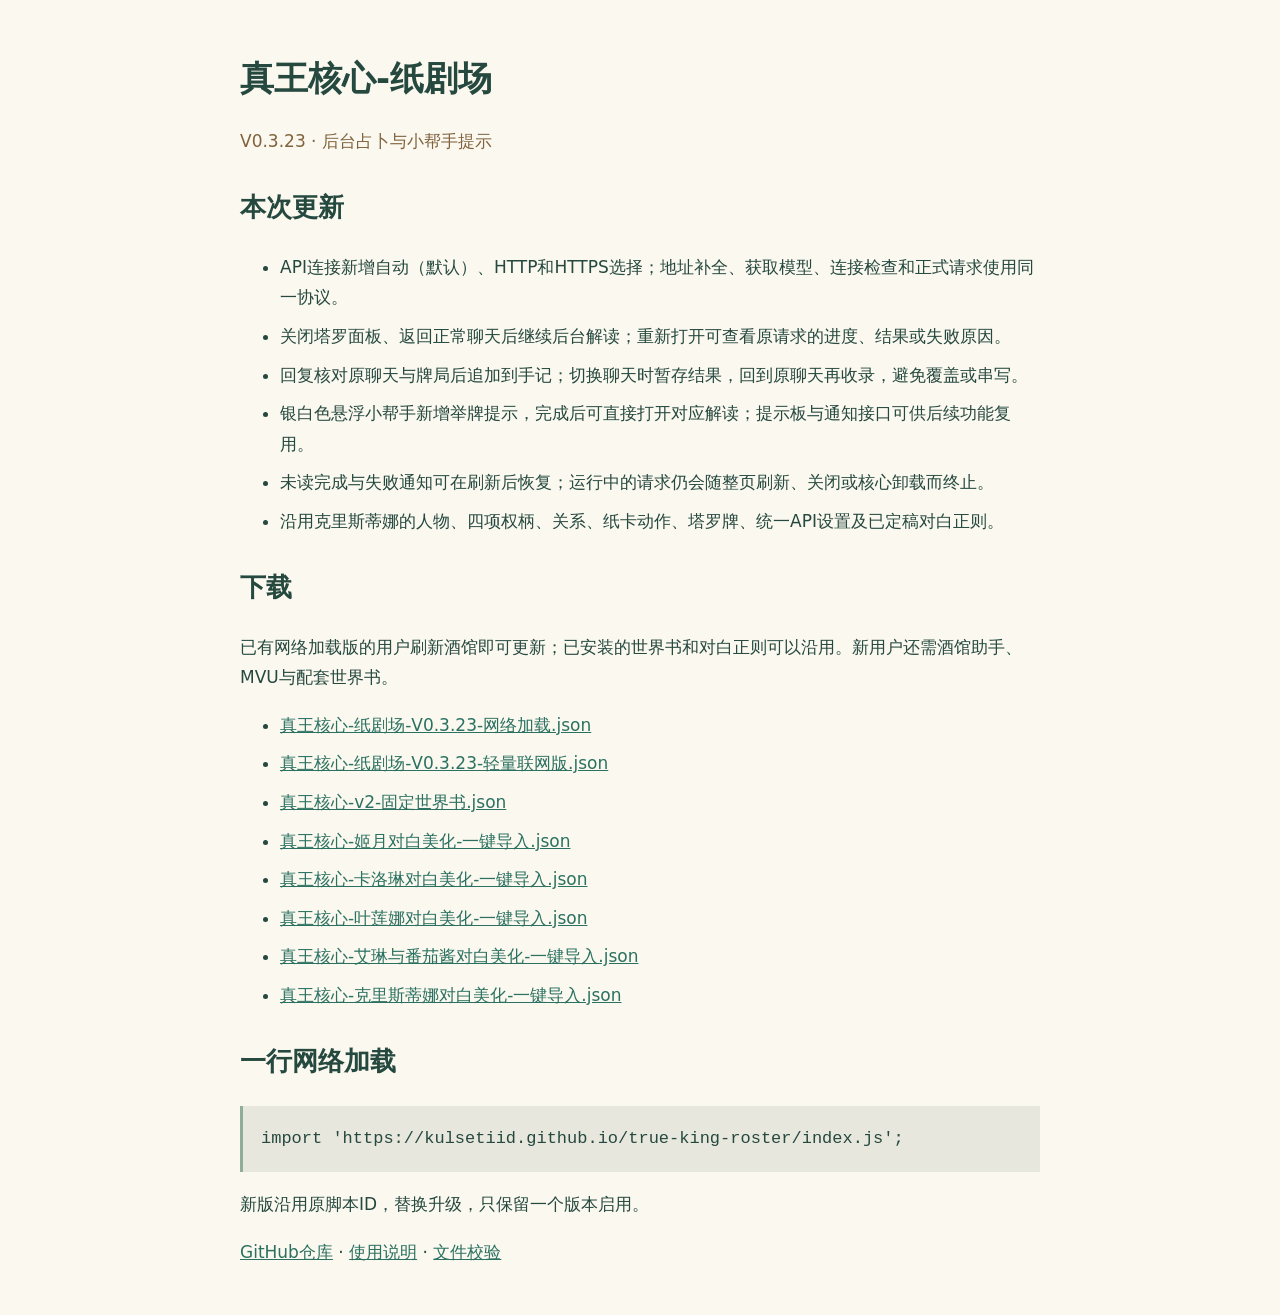
==== index.html @ 2a299835 "Release 真王核心-纸剧场 V0.3.23 with background tarot and helper notices" ====
<!doctype html><html lang="zh-CN"><meta charset="utf-8"><meta name="viewport" content="width=device-width,initial-scale=1"><title>真王核心-纸剧场 V0.3.23</title><style>body{max-width:800px;margin:48px auto;padding:0 24px;color:#25483f;background:#fbf8ef;font:17px/1.8 system-ui}h1{margin-bottom:0}h2{margin-top:28px}pre{padding:18px;background:#e8e7dd;white-space:pre-wrap;overflow-wrap:anywhere;border-left:3px solid #8eae99}a{color:#2b7161}li{margin:8px 0}.version{color:#80633d}</style><h1>真王核心-纸剧场</h1><p class="version">V0.3.23 · 后台占卜与小帮手提示</p><h2>本次更新</h2><ul><li>API连接新增自动（默认）、HTTP和HTTPS选择；地址补全、获取模型、连接检查和正式请求使用同一协议。</li><li>关闭塔罗面板、返回正常聊天后继续后台解读；重新打开可查看原请求的进度、结果或失败原因。</li><li>回复核对原聊天与牌局后追加到手记；切换聊天时暂存结果，回到原聊天再收录，避免覆盖或串写。</li><li>银白色悬浮小帮手新增举牌提示，完成后可直接打开对应解读；提示板与通知接口可供后续功能复用。</li><li>未读完成与失败通知可在刷新后恢复；运行中的请求仍会随整页刷新、关闭或核心卸载而终止。</li><li>沿用克里斯蒂娜的人物、四项权柄、关系、纸卡动作、塔罗牌、统一API设置及已定稿对白正则。</li></ul><h2>下载</h2><p>已有网络加载版的用户刷新酒馆即可更新；已安装的世界书和对白正则可以沿用。新用户还需酒馆助手、MVU与配套世界书。</p><ul><li><a href="%E7%9C%9F%E7%8E%8B%E6%A0%B8%E5%BF%83-%E7%BA%B8%E5%89%A7%E5%9C%BA-V0.3.23-%E7%BD%91%E7%BB%9C%E5%8A%A0%E8%BD%BD.json" download>真王核心-纸剧场-V0.3.23-网络加载.json</a></li><li><a href="%E7%9C%9F%E7%8E%8B%E6%A0%B8%E5%BF%83-%E7%BA%B8%E5%89%A7%E5%9C%BA-V0.3.23-%E8%BD%BB%E9%87%8F%E8%81%94%E7%BD%91%E7%89%88.json" download>真王核心-纸剧场-V0.3.23-轻量联网版.json</a></li><li><a href="%E7%9C%9F%E7%8E%8B%E6%A0%B8%E5%BF%83-v2-%E5%9B%BA%E5%AE%9A%E4%B8%96%E7%95%8C%E4%B9%A6.json" download>真王核心-v2-固定世界书.json</a></li><li><a href="%E7%9C%9F%E7%8E%8B%E6%A0%B8%E5%BF%83-%E5%A7%AC%E6%9C%88%E5%AF%B9%E7%99%BD%E7%BE%8E%E5%8C%96-%E4%B8%80%E9%94%AE%E5%AF%BC%E5%85%A5.json" download>真王核心-姬月对白美化-一键导入.json</a></li><li><a href="%E7%9C%9F%E7%8E%8B%E6%A0%B8%E5%BF%83-%E5%8D%A1%E6%B4%9B%E7%90%B3%E5%AF%B9%E7%99%BD%E7%BE%8E%E5%8C%96-%E4%B8%80%E9%94%AE%E5%AF%BC%E5%85%A5.json" download>真王核心-卡洛琳对白美化-一键导入.json</a></li><li><a href="%E7%9C%9F%E7%8E%8B%E6%A0%B8%E5%BF%83-%E5%8F%B6%E8%8E%B2%E5%A8%9C%E5%AF%B9%E7%99%BD%E7%BE%8E%E5%8C%96-%E4%B8%80%E9%94%AE%E5%AF%BC%E5%85%A5.json" download>真王核心-叶莲娜对白美化-一键导入.json</a></li><li><a href="%E7%9C%9F%E7%8E%8B%E6%A0%B8%E5%BF%83-%E8%89%BE%E7%90%B3%E4%B8%8E%E7%95%AA%E8%8C%84%E9%85%B1%E5%AF%B9%E7%99%BD%E7%BE%8E%E5%8C%96-%E4%B8%80%E9%94%AE%E5%AF%BC%E5%85%A5.json" download>真王核心-艾琳与番茄酱对白美化-一键导入.json</a></li><li><a href="%E7%9C%9F%E7%8E%8B%E6%A0%B8%E5%BF%83-%E5%85%8B%E9%87%8C%E6%96%AF%E8%92%82%E5%A8%9C%E5%AF%B9%E7%99%BD%E7%BE%8E%E5%8C%96-%E4%B8%80%E9%94%AE%E5%AF%BC%E5%85%A5.json" download>真王核心-克里斯蒂娜对白美化-一键导入.json</a></li></ul><h2>一行网络加载</h2><pre>import &#39;https://kulsetiid.github.io/true-king-roster/index.js&#39;;</pre><p>新版沿用原脚本ID，替换升级，只保留一个版本启用。</p><p><a href="https://github.com/kulsetiid/true-king-roster">GitHub仓库</a> · <a href="README.md">使用说明</a> · <a href="SHA256SUMS.txt">文件校验</a></p></html>
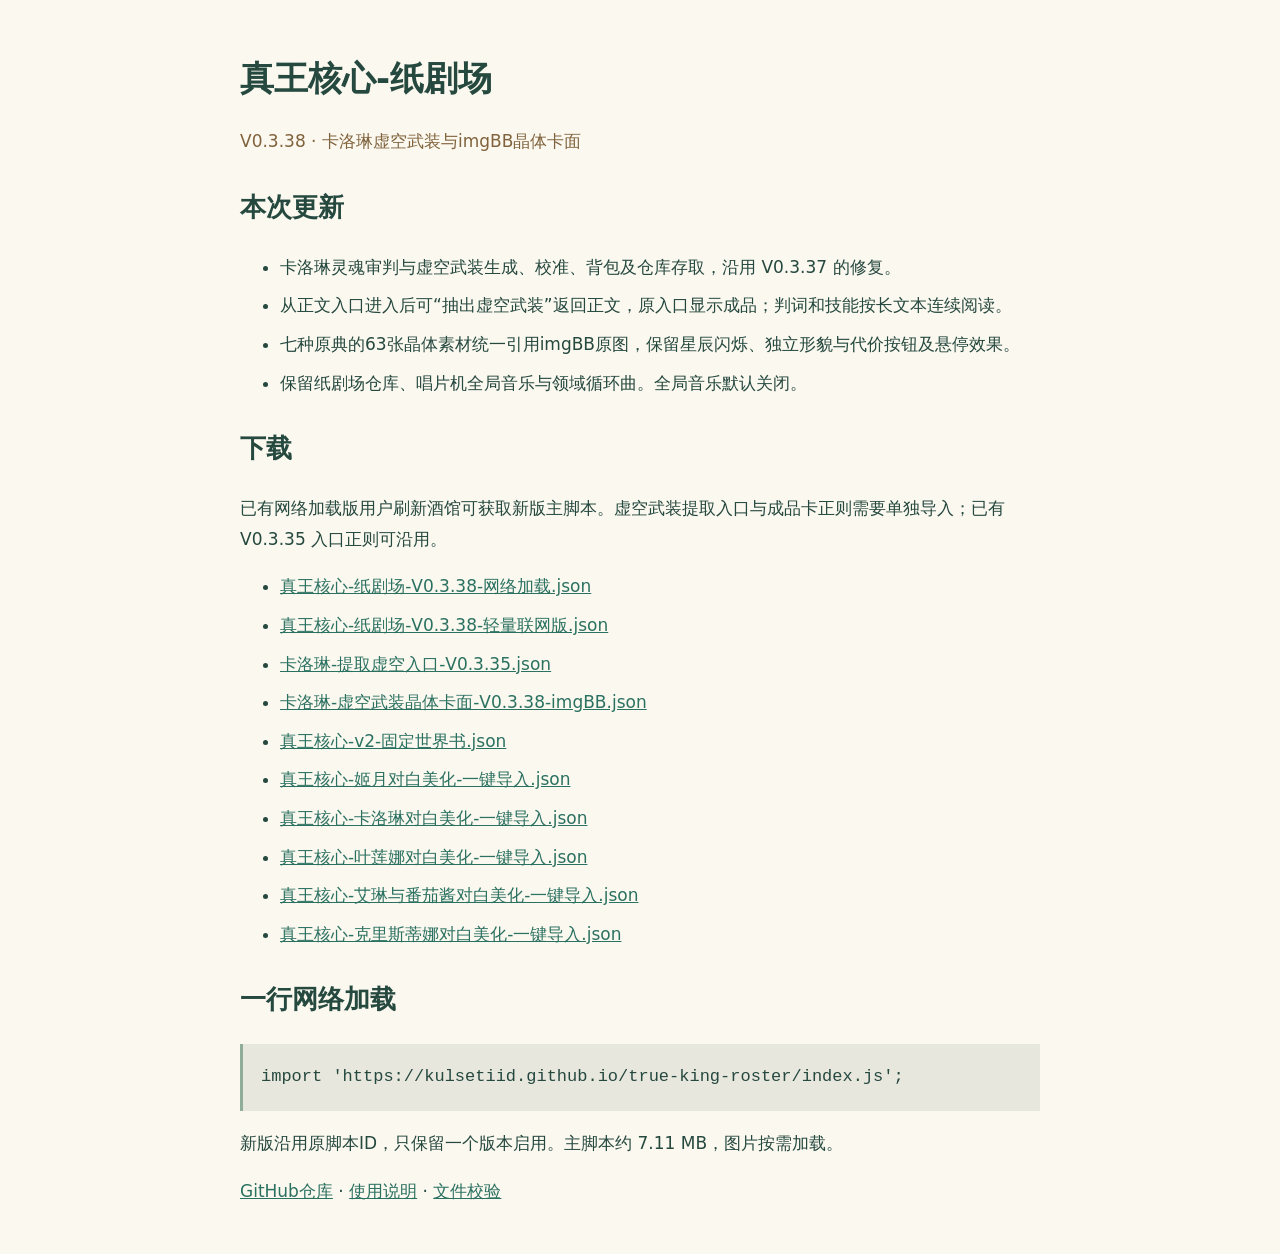
==== commit e518229a: "Release 真王核心-纸剧场 V0.3.38 with Carolyn void armaments and imgBB crystal cards" ====
--- a/index.html
+++ b/index.html
@@ -1 +1 @@
-<!doctype html><html lang="zh-CN"><meta charset="utf-8"><meta name="viewport" content="width=device-width,initial-scale=1"><title>真王核心-纸剧场 V0.3.23</title><style>body{max-width:800px;margin:48px auto;padding:0 24px;color:#25483f;background:#fbf8ef;font:17px/1.8 system-ui}h1{margin-bottom:0}h2{margin-top:28px}pre{padding:18px;background:#e8e7dd;white-space:pre-wrap;overflow-wrap:anywhere;border-left:3px solid #8eae99}a{color:#2b7161}li{margin:8px 0}.version{color:#80633d}</style><h1>真王核心-纸剧场</h1><p class="version">V0.3.23 · 后台占卜与小帮手提示</p><h2>本次更新</h2><ul><li>API连接新增自动（默认）、HTTP和HTTPS选择；地址补全、获取模型、连接检查和正式请求使用同一协议。</li><li>关闭塔罗面板、返回正常聊天后继续后台解读；重新打开可查看原请求的进度、结果或失败原因。</li><li>回复核对原聊天与牌局后追加到手记；切换聊天时暂存结果，回到原聊天再收录，避免覆盖或串写。</li><li>银白色悬浮小帮手新增举牌提示，完成后可直接打开对应解读；提示板与通知接口可供后续功能复用。</li><li>未读完成与失败通知可在刷新后恢复；运行中的请求仍会随整页刷新、关闭或核心卸载而终止。</li><li>沿用克里斯蒂娜的人物、四项权柄、关系、纸卡动作、塔罗牌、统一API设置及已定稿对白正则。</li></ul><h2>下载</h2><p>已有网络加载版的用户刷新酒馆即可更新；已安装的世界书和对白正则可以沿用。新用户还需酒馆助手、MVU与配套世界书。</p><ul><li><a href="%E7%9C%9F%E7%8E%8B%E6%A0%B8%E5%BF%83-%E7%BA%B8%E5%89%A7%E5%9C%BA-V0.3.23-%E7%BD%91%E7%BB%9C%E5%8A%A0%E8%BD%BD.json" download>真王核心-纸剧场-V0.3.23-网络加载.json</a></li><li><a href="%E7%9C%9F%E7%8E%8B%E6%A0%B8%E5%BF%83-%E7%BA%B8%E5%89%A7%E5%9C%BA-V0.3.23-%E8%BD%BB%E9%87%8F%E8%81%94%E7%BD%91%E7%89%88.json" download>真王核心-纸剧场-V0.3.23-轻量联网版.json</a></li><li><a href="%E7%9C%9F%E7%8E%8B%E6%A0%B8%E5%BF%83-v2-%E5%9B%BA%E5%AE%9A%E4%B8%96%E7%95%8C%E4%B9%A6.json" download>真王核心-v2-固定世界书.json</a></li><li><a href="%E7%9C%9F%E7%8E%8B%E6%A0%B8%E5%BF%83-%E5%A7%AC%E6%9C%88%E5%AF%B9%E7%99%BD%E7%BE%8E%E5%8C%96-%E4%B8%80%E9%94%AE%E5%AF%BC%E5%85%A5.json" download>真王核心-姬月对白美化-一键导入.json</a></li><li><a href="%E7%9C%9F%E7%8E%8B%E6%A0%B8%E5%BF%83-%E5%8D%A1%E6%B4%9B%E7%90%B3%E5%AF%B9%E7%99%BD%E7%BE%8E%E5%8C%96-%E4%B8%80%E9%94%AE%E5%AF%BC%E5%85%A5.json" download>真王核心-卡洛琳对白美化-一键导入.json</a></li><li><a href="%E7%9C%9F%E7%8E%8B%E6%A0%B8%E5%BF%83-%E5%8F%B6%E8%8E%B2%E5%A8%9C%E5%AF%B9%E7%99%BD%E7%BE%8E%E5%8C%96-%E4%B8%80%E9%94%AE%E5%AF%BC%E5%85%A5.json" download>真王核心-叶莲娜对白美化-一键导入.json</a></li><li><a href="%E7%9C%9F%E7%8E%8B%E6%A0%B8%E5%BF%83-%E8%89%BE%E7%90%B3%E4%B8%8E%E7%95%AA%E8%8C%84%E9%85%B1%E5%AF%B9%E7%99%BD%E7%BE%8E%E5%8C%96-%E4%B8%80%E9%94%AE%E5%AF%BC%E5%85%A5.json" download>真王核心-艾琳与番茄酱对白美化-一键导入.json</a></li><li><a href="%E7%9C%9F%E7%8E%8B%E6%A0%B8%E5%BF%83-%E5%85%8B%E9%87%8C%E6%96%AF%E8%92%82%E5%A8%9C%E5%AF%B9%E7%99%BD%E7%BE%8E%E5%8C%96-%E4%B8%80%E9%94%AE%E5%AF%BC%E5%85%A5.json" download>真王核心-克里斯蒂娜对白美化-一键导入.json</a></li></ul><h2>一行网络加载</h2><pre>import &#39;https://kulsetiid.github.io/true-king-roster/index.js&#39;;</pre><p>新版沿用原脚本ID，替换升级，只保留一个版本启用。</p><p><a href="https://github.com/kulsetiid/true-king-roster">GitHub仓库</a> · <a href="README.md">使用说明</a> · <a href="SHA256SUMS.txt">文件校验</a></p></html>+<!doctype html><html lang="zh-CN"><meta charset="utf-8"><meta name="viewport" content="width=device-width,initial-scale=1"><title>真王核心-纸剧场 V0.3.38</title><style>body{max-width:800px;margin:48px auto;padding:0 24px;color:#25483f;background:#fbf8ef;font:17px/1.8 system-ui}h1{margin-bottom:0}h2{margin-top:28px}pre{padding:18px;background:#e8e7dd;white-space:pre-wrap;overflow-wrap:anywhere;border-left:3px solid #8eae99}a{color:#2b7161}li{margin:8px 0}.version{color:#80633d}</style><h1>真王核心-纸剧场</h1><p class="version">V0.3.38 · 卡洛琳虚空武装与imgBB晶体卡面</p><h2>本次更新</h2><ul><li>卡洛琳灵魂审判与虚空武装生成、校准、背包及仓库存取，沿用 V0.3.37 的修复。</li><li>从正文入口进入后可“抽出虚空武装”返回正文，原入口显示成品；判词和技能按长文本连续阅读。</li><li>七种原典的63张晶体素材统一引用imgBB原图，保留星辰闪烁、独立形貌与代价按钮及悬停效果。</li><li>保留纸剧场仓库、唱片机全局音乐与领域循环曲。全局音乐默认关闭。</li></ul><h2>下载</h2><p>已有网络加载版用户刷新酒馆可获取新版主脚本。虚空武装提取入口与成品卡正则需要单独导入；已有 V0.3.35 入口正则可沿用。</p><ul><li><a href="%E7%9C%9F%E7%8E%8B%E6%A0%B8%E5%BF%83-%E7%BA%B8%E5%89%A7%E5%9C%BA-V0.3.38-%E7%BD%91%E7%BB%9C%E5%8A%A0%E8%BD%BD.json" download>真王核心-纸剧场-V0.3.38-网络加载.json</a></li><li><a href="%E7%9C%9F%E7%8E%8B%E6%A0%B8%E5%BF%83-%E7%BA%B8%E5%89%A7%E5%9C%BA-V0.3.38-%E8%BD%BB%E9%87%8F%E8%81%94%E7%BD%91%E7%89%88.json" download>真王核心-纸剧场-V0.3.38-轻量联网版.json</a></li><li><a href="%E5%8D%A1%E6%B4%9B%E7%90%B3-%E6%8F%90%E5%8F%96%E8%99%9A%E7%A9%BA%E5%85%A5%E5%8F%A3-V0.3.35.json" download>卡洛琳-提取虚空入口-V0.3.35.json</a></li><li><a href="%E5%8D%A1%E6%B4%9B%E7%90%B3-%E8%99%9A%E7%A9%BA%E6%AD%A6%E8%A3%85%E6%99%B6%E4%BD%93%E5%8D%A1%E9%9D%A2-V0.3.38-imgBB.json" download>卡洛琳-虚空武装晶体卡面-V0.3.38-imgBB.json</a></li><li><a href="%E7%9C%9F%E7%8E%8B%E6%A0%B8%E5%BF%83-v2-%E5%9B%BA%E5%AE%9A%E4%B8%96%E7%95%8C%E4%B9%A6.json" download>真王核心-v2-固定世界书.json</a></li><li><a href="%E7%9C%9F%E7%8E%8B%E6%A0%B8%E5%BF%83-%E5%A7%AC%E6%9C%88%E5%AF%B9%E7%99%BD%E7%BE%8E%E5%8C%96-%E4%B8%80%E9%94%AE%E5%AF%BC%E5%85%A5.json" download>真王核心-姬月对白美化-一键导入.json</a></li><li><a href="%E7%9C%9F%E7%8E%8B%E6%A0%B8%E5%BF%83-%E5%8D%A1%E6%B4%9B%E7%90%B3%E5%AF%B9%E7%99%BD%E7%BE%8E%E5%8C%96-%E4%B8%80%E9%94%AE%E5%AF%BC%E5%85%A5.json" download>真王核心-卡洛琳对白美化-一键导入.json</a></li><li><a href="%E7%9C%9F%E7%8E%8B%E6%A0%B8%E5%BF%83-%E5%8F%B6%E8%8E%B2%E5%A8%9C%E5%AF%B9%E7%99%BD%E7%BE%8E%E5%8C%96-%E4%B8%80%E9%94%AE%E5%AF%BC%E5%85%A5.json" download>真王核心-叶莲娜对白美化-一键导入.json</a></li><li><a href="%E7%9C%9F%E7%8E%8B%E6%A0%B8%E5%BF%83-%E8%89%BE%E7%90%B3%E4%B8%8E%E7%95%AA%E8%8C%84%E9%85%B1%E5%AF%B9%E7%99%BD%E7%BE%8E%E5%8C%96-%E4%B8%80%E9%94%AE%E5%AF%BC%E5%85%A5.json" download>真王核心-艾琳与番茄酱对白美化-一键导入.json</a></li><li><a href="%E7%9C%9F%E7%8E%8B%E6%A0%B8%E5%BF%83-%E5%85%8B%E9%87%8C%E6%96%AF%E8%92%82%E5%A8%9C%E5%AF%B9%E7%99%BD%E7%BE%8E%E5%8C%96-%E4%B8%80%E9%94%AE%E5%AF%BC%E5%85%A5.json" download>真王核心-克里斯蒂娜对白美化-一键导入.json</a></li></ul><h2>一行网络加载</h2><pre>import &#39;https://kulsetiid.github.io/true-king-roster/index.js&#39;;</pre><p>新版沿用原脚本ID，只保留一个版本启用。主脚本约 7.11 MB，图片按需加载。</p><p><a href="https://github.com/kulsetiid/true-king-roster">GitHub仓库</a> · <a href="README.md">使用说明</a> · <a href="SHA256SUMS.txt">文件校验</a></p></html>
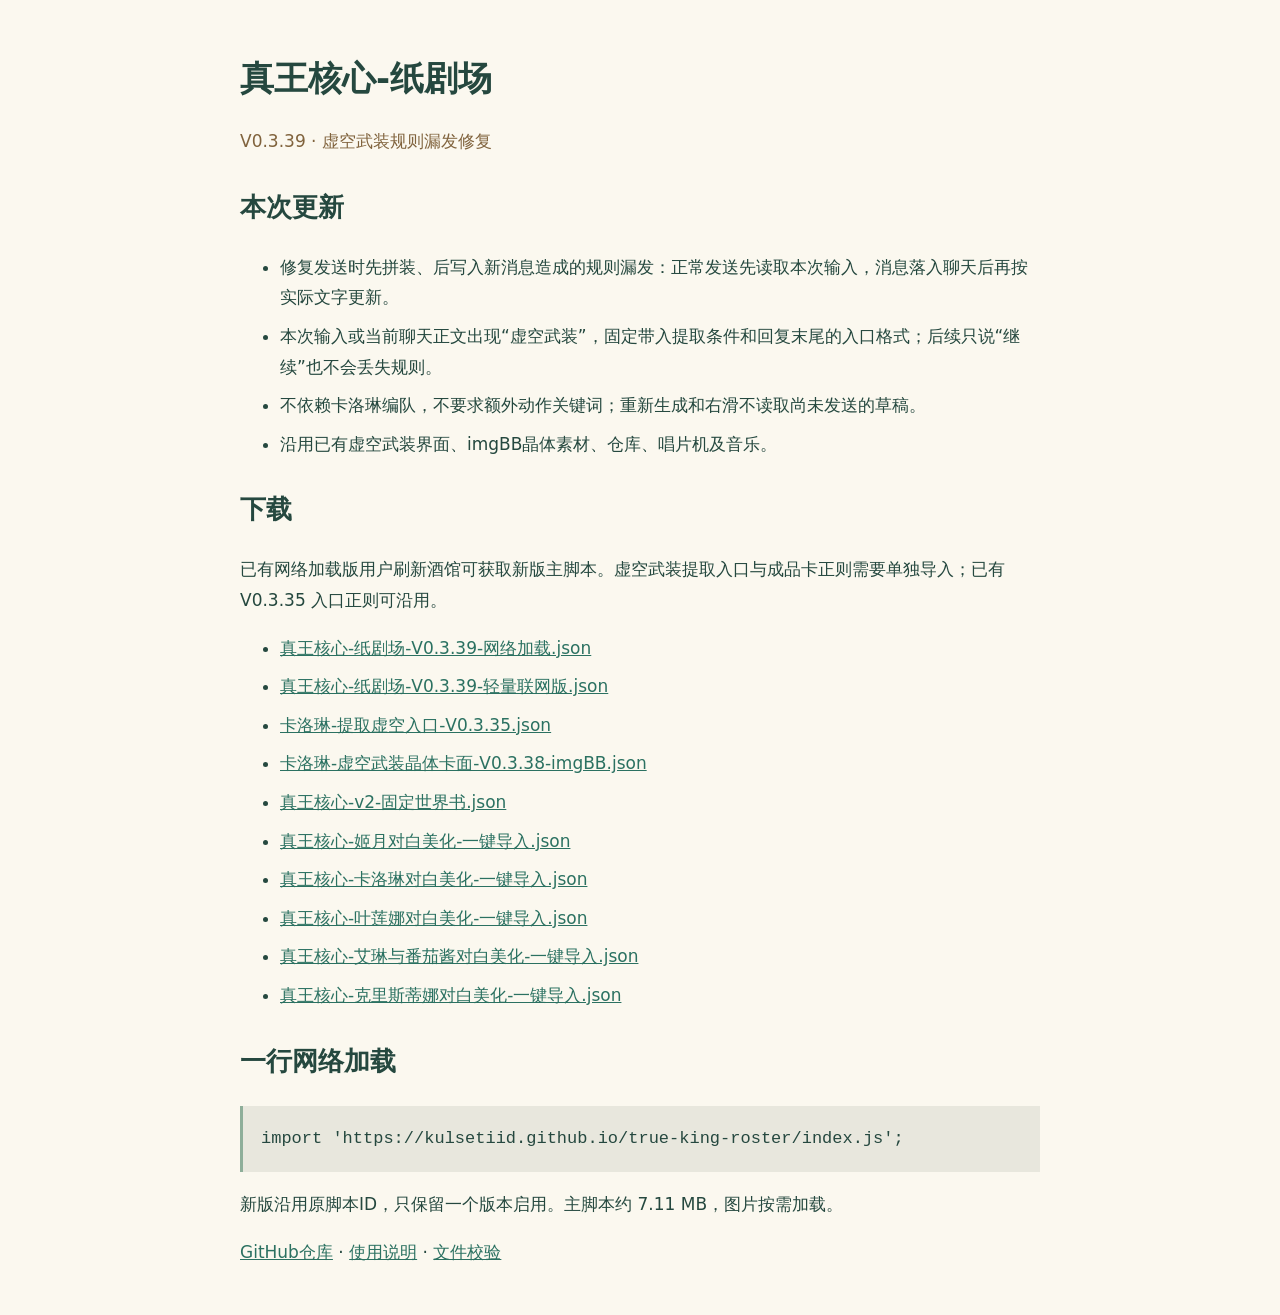
==== commit a2bb7938: "Release 真王核心-纸剧场 V0.3.39 with reliable void extraction prompt delivery" ====
--- a/index.html
+++ b/index.html
@@ -1 +1 @@
-<!doctype html><html lang="zh-CN"><meta charset="utf-8"><meta name="viewport" content="width=device-width,initial-scale=1"><title>真王核心-纸剧场 V0.3.38</title><style>body{max-width:800px;margin:48px auto;padding:0 24px;color:#25483f;background:#fbf8ef;font:17px/1.8 system-ui}h1{margin-bottom:0}h2{margin-top:28px}pre{padding:18px;background:#e8e7dd;white-space:pre-wrap;overflow-wrap:anywhere;border-left:3px solid #8eae99}a{color:#2b7161}li{margin:8px 0}.version{color:#80633d}</style><h1>真王核心-纸剧场</h1><p class="version">V0.3.38 · 卡洛琳虚空武装与imgBB晶体卡面</p><h2>本次更新</h2><ul><li>卡洛琳灵魂审判与虚空武装生成、校准、背包及仓库存取，沿用 V0.3.37 的修复。</li><li>从正文入口进入后可“抽出虚空武装”返回正文，原入口显示成品；判词和技能按长文本连续阅读。</li><li>七种原典的63张晶体素材统一引用imgBB原图，保留星辰闪烁、独立形貌与代价按钮及悬停效果。</li><li>保留纸剧场仓库、唱片机全局音乐与领域循环曲。全局音乐默认关闭。</li></ul><h2>下载</h2><p>已有网络加载版用户刷新酒馆可获取新版主脚本。虚空武装提取入口与成品卡正则需要单独导入；已有 V0.3.35 入口正则可沿用。</p><ul><li><a href="%E7%9C%9F%E7%8E%8B%E6%A0%B8%E5%BF%83-%E7%BA%B8%E5%89%A7%E5%9C%BA-V0.3.38-%E7%BD%91%E7%BB%9C%E5%8A%A0%E8%BD%BD.json" download>真王核心-纸剧场-V0.3.38-网络加载.json</a></li><li><a href="%E7%9C%9F%E7%8E%8B%E6%A0%B8%E5%BF%83-%E7%BA%B8%E5%89%A7%E5%9C%BA-V0.3.38-%E8%BD%BB%E9%87%8F%E8%81%94%E7%BD%91%E7%89%88.json" download>真王核心-纸剧场-V0.3.38-轻量联网版.json</a></li><li><a href="%E5%8D%A1%E6%B4%9B%E7%90%B3-%E6%8F%90%E5%8F%96%E8%99%9A%E7%A9%BA%E5%85%A5%E5%8F%A3-V0.3.35.json" download>卡洛琳-提取虚空入口-V0.3.35.json</a></li><li><a href="%E5%8D%A1%E6%B4%9B%E7%90%B3-%E8%99%9A%E7%A9%BA%E6%AD%A6%E8%A3%85%E6%99%B6%E4%BD%93%E5%8D%A1%E9%9D%A2-V0.3.38-imgBB.json" download>卡洛琳-虚空武装晶体卡面-V0.3.38-imgBB.json</a></li><li><a href="%E7%9C%9F%E7%8E%8B%E6%A0%B8%E5%BF%83-v2-%E5%9B%BA%E5%AE%9A%E4%B8%96%E7%95%8C%E4%B9%A6.json" download>真王核心-v2-固定世界书.json</a></li><li><a href="%E7%9C%9F%E7%8E%8B%E6%A0%B8%E5%BF%83-%E5%A7%AC%E6%9C%88%E5%AF%B9%E7%99%BD%E7%BE%8E%E5%8C%96-%E4%B8%80%E9%94%AE%E5%AF%BC%E5%85%A5.json" download>真王核心-姬月对白美化-一键导入.json</a></li><li><a href="%E7%9C%9F%E7%8E%8B%E6%A0%B8%E5%BF%83-%E5%8D%A1%E6%B4%9B%E7%90%B3%E5%AF%B9%E7%99%BD%E7%BE%8E%E5%8C%96-%E4%B8%80%E9%94%AE%E5%AF%BC%E5%85%A5.json" download>真王核心-卡洛琳对白美化-一键导入.json</a></li><li><a href="%E7%9C%9F%E7%8E%8B%E6%A0%B8%E5%BF%83-%E5%8F%B6%E8%8E%B2%E5%A8%9C%E5%AF%B9%E7%99%BD%E7%BE%8E%E5%8C%96-%E4%B8%80%E9%94%AE%E5%AF%BC%E5%85%A5.json" download>真王核心-叶莲娜对白美化-一键导入.json</a></li><li><a href="%E7%9C%9F%E7%8E%8B%E6%A0%B8%E5%BF%83-%E8%89%BE%E7%90%B3%E4%B8%8E%E7%95%AA%E8%8C%84%E9%85%B1%E5%AF%B9%E7%99%BD%E7%BE%8E%E5%8C%96-%E4%B8%80%E9%94%AE%E5%AF%BC%E5%85%A5.json" download>真王核心-艾琳与番茄酱对白美化-一键导入.json</a></li><li><a href="%E7%9C%9F%E7%8E%8B%E6%A0%B8%E5%BF%83-%E5%85%8B%E9%87%8C%E6%96%AF%E8%92%82%E5%A8%9C%E5%AF%B9%E7%99%BD%E7%BE%8E%E5%8C%96-%E4%B8%80%E9%94%AE%E5%AF%BC%E5%85%A5.json" download>真王核心-克里斯蒂娜对白美化-一键导入.json</a></li></ul><h2>一行网络加载</h2><pre>import &#39;https://kulsetiid.github.io/true-king-roster/index.js&#39;;</pre><p>新版沿用原脚本ID，只保留一个版本启用。主脚本约 7.11 MB，图片按需加载。</p><p><a href="https://github.com/kulsetiid/true-king-roster">GitHub仓库</a> · <a href="README.md">使用说明</a> · <a href="SHA256SUMS.txt">文件校验</a></p></html>+<!doctype html><html lang="zh-CN"><meta charset="utf-8"><meta name="viewport" content="width=device-width,initial-scale=1"><title>真王核心-纸剧场 V0.3.39</title><style>body{max-width:800px;margin:48px auto;padding:0 24px;color:#25483f;background:#fbf8ef;font:17px/1.8 system-ui}h1{margin-bottom:0}h2{margin-top:28px}pre{padding:18px;background:#e8e7dd;white-space:pre-wrap;overflow-wrap:anywhere;border-left:3px solid #8eae99}a{color:#2b7161}li{margin:8px 0}.version{color:#80633d}</style><h1>真王核心-纸剧场</h1><p class="version">V0.3.39 · 虚空武装规则漏发修复</p><h2>本次更新</h2><ul><li>修复发送时先拼装、后写入新消息造成的规则漏发：正常发送先读取本次输入，消息落入聊天后再按实际文字更新。</li><li>本次输入或当前聊天正文出现“虚空武装”，固定带入提取条件和回复末尾的入口格式；后续只说“继续”也不会丢失规则。</li><li>不依赖卡洛琳编队，不要求额外动作关键词；重新生成和右滑不读取尚未发送的草稿。</li><li>沿用已有虚空武装界面、imgBB晶体素材、仓库、唱片机及音乐。</li></ul><h2>下载</h2><p>已有网络加载版用户刷新酒馆可获取新版主脚本。虚空武装提取入口与成品卡正则需要单独导入；已有 V0.3.35 入口正则可沿用。</p><ul><li><a href="%E7%9C%9F%E7%8E%8B%E6%A0%B8%E5%BF%83-%E7%BA%B8%E5%89%A7%E5%9C%BA-V0.3.39-%E7%BD%91%E7%BB%9C%E5%8A%A0%E8%BD%BD.json" download>真王核心-纸剧场-V0.3.39-网络加载.json</a></li><li><a href="%E7%9C%9F%E7%8E%8B%E6%A0%B8%E5%BF%83-%E7%BA%B8%E5%89%A7%E5%9C%BA-V0.3.39-%E8%BD%BB%E9%87%8F%E8%81%94%E7%BD%91%E7%89%88.json" download>真王核心-纸剧场-V0.3.39-轻量联网版.json</a></li><li><a href="%E5%8D%A1%E6%B4%9B%E7%90%B3-%E6%8F%90%E5%8F%96%E8%99%9A%E7%A9%BA%E5%85%A5%E5%8F%A3-V0.3.35.json" download>卡洛琳-提取虚空入口-V0.3.35.json</a></li><li><a href="%E5%8D%A1%E6%B4%9B%E7%90%B3-%E8%99%9A%E7%A9%BA%E6%AD%A6%E8%A3%85%E6%99%B6%E4%BD%93%E5%8D%A1%E9%9D%A2-V0.3.38-imgBB.json" download>卡洛琳-虚空武装晶体卡面-V0.3.38-imgBB.json</a></li><li><a href="%E7%9C%9F%E7%8E%8B%E6%A0%B8%E5%BF%83-v2-%E5%9B%BA%E5%AE%9A%E4%B8%96%E7%95%8C%E4%B9%A6.json" download>真王核心-v2-固定世界书.json</a></li><li><a href="%E7%9C%9F%E7%8E%8B%E6%A0%B8%E5%BF%83-%E5%A7%AC%E6%9C%88%E5%AF%B9%E7%99%BD%E7%BE%8E%E5%8C%96-%E4%B8%80%E9%94%AE%E5%AF%BC%E5%85%A5.json" download>真王核心-姬月对白美化-一键导入.json</a></li><li><a href="%E7%9C%9F%E7%8E%8B%E6%A0%B8%E5%BF%83-%E5%8D%A1%E6%B4%9B%E7%90%B3%E5%AF%B9%E7%99%BD%E7%BE%8E%E5%8C%96-%E4%B8%80%E9%94%AE%E5%AF%BC%E5%85%A5.json" download>真王核心-卡洛琳对白美化-一键导入.json</a></li><li><a href="%E7%9C%9F%E7%8E%8B%E6%A0%B8%E5%BF%83-%E5%8F%B6%E8%8E%B2%E5%A8%9C%E5%AF%B9%E7%99%BD%E7%BE%8E%E5%8C%96-%E4%B8%80%E9%94%AE%E5%AF%BC%E5%85%A5.json" download>真王核心-叶莲娜对白美化-一键导入.json</a></li><li><a href="%E7%9C%9F%E7%8E%8B%E6%A0%B8%E5%BF%83-%E8%89%BE%E7%90%B3%E4%B8%8E%E7%95%AA%E8%8C%84%E9%85%B1%E5%AF%B9%E7%99%BD%E7%BE%8E%E5%8C%96-%E4%B8%80%E9%94%AE%E5%AF%BC%E5%85%A5.json" download>真王核心-艾琳与番茄酱对白美化-一键导入.json</a></li><li><a href="%E7%9C%9F%E7%8E%8B%E6%A0%B8%E5%BF%83-%E5%85%8B%E9%87%8C%E6%96%AF%E8%92%82%E5%A8%9C%E5%AF%B9%E7%99%BD%E7%BE%8E%E5%8C%96-%E4%B8%80%E9%94%AE%E5%AF%BC%E5%85%A5.json" download>真王核心-克里斯蒂娜对白美化-一键导入.json</a></li></ul><h2>一行网络加载</h2><pre>import &#39;https://kulsetiid.github.io/true-king-roster/index.js&#39;;</pre><p>新版沿用原脚本ID，只保留一个版本启用。主脚本约 7.11 MB，图片按需加载。</p><p><a href="https://github.com/kulsetiid/true-king-roster">GitHub仓库</a> · <a href="README.md">使用说明</a> · <a href="SHA256SUMS.txt">文件校验</a></p></html>
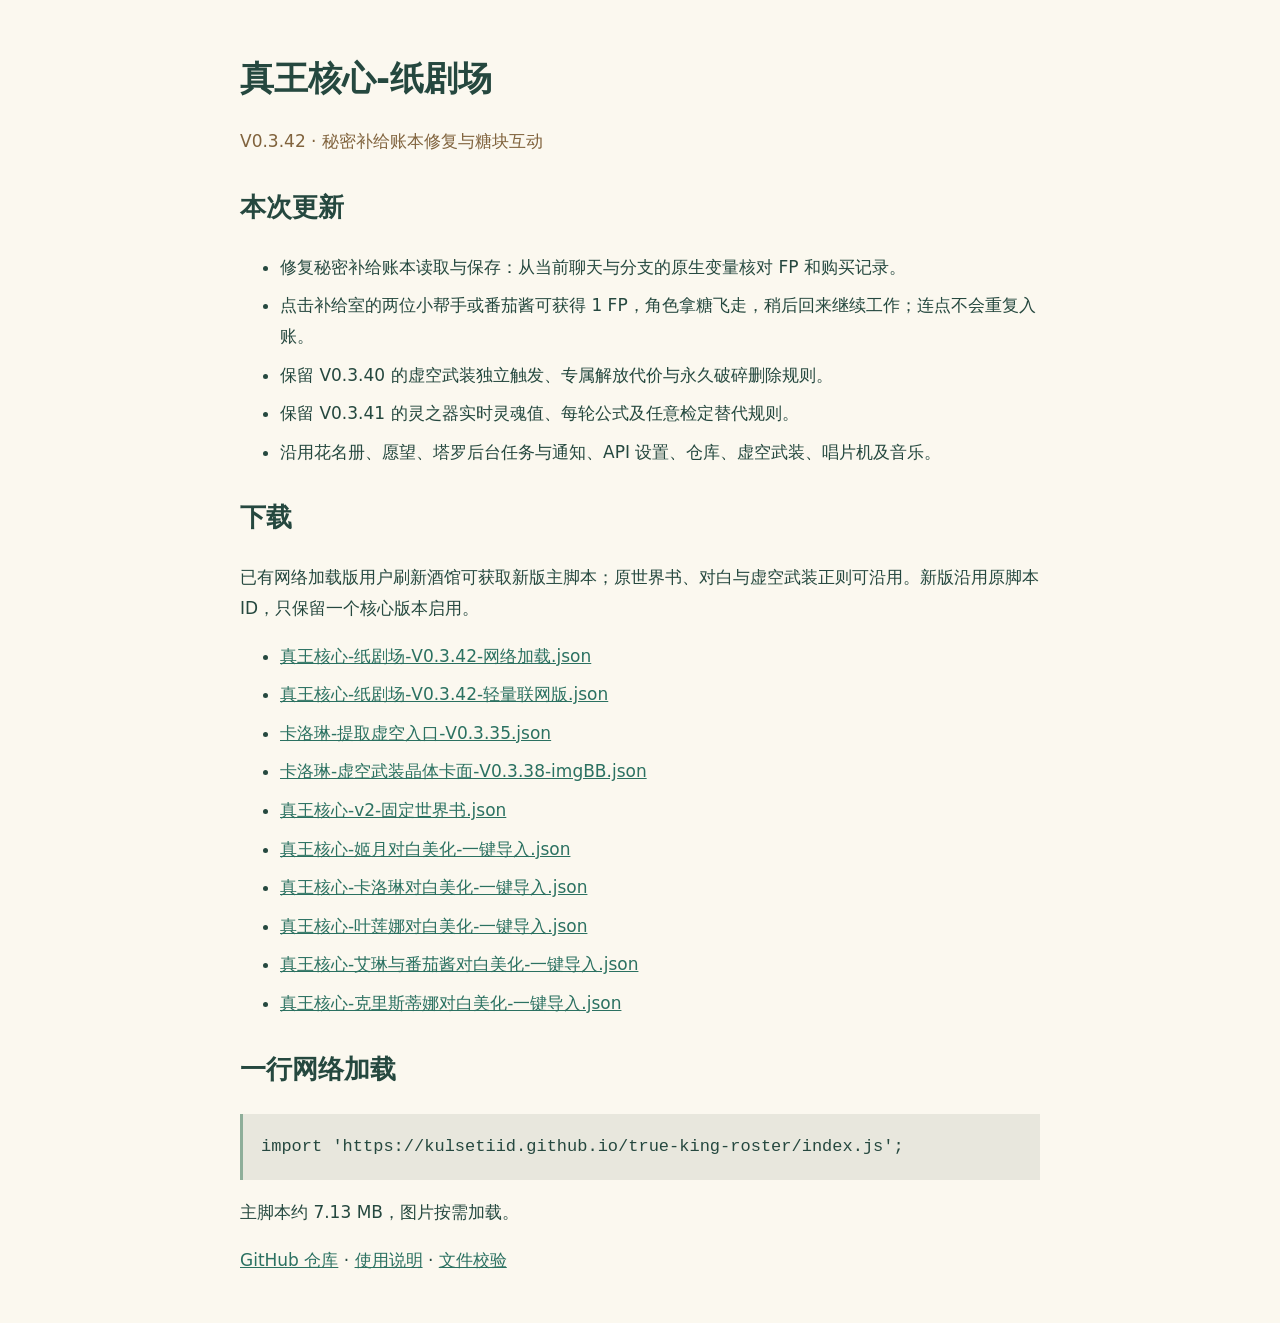
==== commit 3658ee0a: "Release 真王核心-纸剧场 V0.3.42 with secret supply account repair and sugar interactions" ====
--- a/index.html
+++ b/index.html
@@ -1 +1 @@
-<!doctype html><html lang="zh-CN"><meta charset="utf-8"><meta name="viewport" content="width=device-width,initial-scale=1"><title>真王核心-纸剧场 V0.3.39</title><style>body{max-width:800px;margin:48px auto;padding:0 24px;color:#25483f;background:#fbf8ef;font:17px/1.8 system-ui}h1{margin-bottom:0}h2{margin-top:28px}pre{padding:18px;background:#e8e7dd;white-space:pre-wrap;overflow-wrap:anywhere;border-left:3px solid #8eae99}a{color:#2b7161}li{margin:8px 0}.version{color:#80633d}</style><h1>真王核心-纸剧场</h1><p class="version">V0.3.39 · 虚空武装规则漏发修复</p><h2>本次更新</h2><ul><li>修复发送时先拼装、后写入新消息造成的规则漏发：正常发送先读取本次输入，消息落入聊天后再按实际文字更新。</li><li>本次输入或当前聊天正文出现“虚空武装”，固定带入提取条件和回复末尾的入口格式；后续只说“继续”也不会丢失规则。</li><li>不依赖卡洛琳编队，不要求额外动作关键词；重新生成和右滑不读取尚未发送的草稿。</li><li>沿用已有虚空武装界面、imgBB晶体素材、仓库、唱片机及音乐。</li></ul><h2>下载</h2><p>已有网络加载版用户刷新酒馆可获取新版主脚本。虚空武装提取入口与成品卡正则需要单独导入；已有 V0.3.35 入口正则可沿用。</p><ul><li><a href="%E7%9C%9F%E7%8E%8B%E6%A0%B8%E5%BF%83-%E7%BA%B8%E5%89%A7%E5%9C%BA-V0.3.39-%E7%BD%91%E7%BB%9C%E5%8A%A0%E8%BD%BD.json" download>真王核心-纸剧场-V0.3.39-网络加载.json</a></li><li><a href="%E7%9C%9F%E7%8E%8B%E6%A0%B8%E5%BF%83-%E7%BA%B8%E5%89%A7%E5%9C%BA-V0.3.39-%E8%BD%BB%E9%87%8F%E8%81%94%E7%BD%91%E7%89%88.json" download>真王核心-纸剧场-V0.3.39-轻量联网版.json</a></li><li><a href="%E5%8D%A1%E6%B4%9B%E7%90%B3-%E6%8F%90%E5%8F%96%E8%99%9A%E7%A9%BA%E5%85%A5%E5%8F%A3-V0.3.35.json" download>卡洛琳-提取虚空入口-V0.3.35.json</a></li><li><a href="%E5%8D%A1%E6%B4%9B%E7%90%B3-%E8%99%9A%E7%A9%BA%E6%AD%A6%E8%A3%85%E6%99%B6%E4%BD%93%E5%8D%A1%E9%9D%A2-V0.3.38-imgBB.json" download>卡洛琳-虚空武装晶体卡面-V0.3.38-imgBB.json</a></li><li><a href="%E7%9C%9F%E7%8E%8B%E6%A0%B8%E5%BF%83-v2-%E5%9B%BA%E5%AE%9A%E4%B8%96%E7%95%8C%E4%B9%A6.json" download>真王核心-v2-固定世界书.json</a></li><li><a href="%E7%9C%9F%E7%8E%8B%E6%A0%B8%E5%BF%83-%E5%A7%AC%E6%9C%88%E5%AF%B9%E7%99%BD%E7%BE%8E%E5%8C%96-%E4%B8%80%E9%94%AE%E5%AF%BC%E5%85%A5.json" download>真王核心-姬月对白美化-一键导入.json</a></li><li><a href="%E7%9C%9F%E7%8E%8B%E6%A0%B8%E5%BF%83-%E5%8D%A1%E6%B4%9B%E7%90%B3%E5%AF%B9%E7%99%BD%E7%BE%8E%E5%8C%96-%E4%B8%80%E9%94%AE%E5%AF%BC%E5%85%A5.json" download>真王核心-卡洛琳对白美化-一键导入.json</a></li><li><a href="%E7%9C%9F%E7%8E%8B%E6%A0%B8%E5%BF%83-%E5%8F%B6%E8%8E%B2%E5%A8%9C%E5%AF%B9%E7%99%BD%E7%BE%8E%E5%8C%96-%E4%B8%80%E9%94%AE%E5%AF%BC%E5%85%A5.json" download>真王核心-叶莲娜对白美化-一键导入.json</a></li><li><a href="%E7%9C%9F%E7%8E%8B%E6%A0%B8%E5%BF%83-%E8%89%BE%E7%90%B3%E4%B8%8E%E7%95%AA%E8%8C%84%E9%85%B1%E5%AF%B9%E7%99%BD%E7%BE%8E%E5%8C%96-%E4%B8%80%E9%94%AE%E5%AF%BC%E5%85%A5.json" download>真王核心-艾琳与番茄酱对白美化-一键导入.json</a></li><li><a href="%E7%9C%9F%E7%8E%8B%E6%A0%B8%E5%BF%83-%E5%85%8B%E9%87%8C%E6%96%AF%E8%92%82%E5%A8%9C%E5%AF%B9%E7%99%BD%E7%BE%8E%E5%8C%96-%E4%B8%80%E9%94%AE%E5%AF%BC%E5%85%A5.json" download>真王核心-克里斯蒂娜对白美化-一键导入.json</a></li></ul><h2>一行网络加载</h2><pre>import &#39;https://kulsetiid.github.io/true-king-roster/index.js&#39;;</pre><p>新版沿用原脚本ID，只保留一个版本启用。主脚本约 7.11 MB，图片按需加载。</p><p><a href="https://github.com/kulsetiid/true-king-roster">GitHub仓库</a> · <a href="README.md">使用说明</a> · <a href="SHA256SUMS.txt">文件校验</a></p></html>+<!doctype html><html lang="zh-CN"><meta charset="utf-8"><meta name="viewport" content="width=device-width,initial-scale=1"><title>真王核心-纸剧场 V0.3.42</title><style>body{max-width:800px;margin:48px auto;padding:0 24px;color:#25483f;background:#fbf8ef;font:17px/1.8 system-ui}h1{margin-bottom:0}h2{margin-top:28px}pre{padding:18px;background:#e8e7dd;white-space:pre-wrap;overflow-wrap:anywhere;border-left:3px solid #8eae99}a{color:#2b7161}li{margin:8px 0}.version{color:#80633d}</style><h1>真王核心-纸剧场</h1><p class="version">V0.3.42 · 秘密补给账本修复与糖块互动</p><h2>本次更新</h2><ul><li>修复秘密补给账本读取与保存：从当前聊天与分支的原生变量核对 FP 和购买记录。</li><li>点击补给室的两位小帮手或番茄酱可获得 1 FP，角色拿糖飞走，稍后回来继续工作；连点不会重复入账。</li><li>保留 V0.3.40 的虚空武装独立触发、专属解放代价与永久破碎删除规则。</li><li>保留 V0.3.41 的灵之器实时灵魂值、每轮公式及任意检定替代规则。</li><li>沿用花名册、愿望、塔罗后台任务与通知、API 设置、仓库、虚空武装、唱片机及音乐。</li></ul><h2>下载</h2><p>已有网络加载版用户刷新酒馆可获取新版主脚本；原世界书、对白与虚空武装正则可沿用。新版沿用原脚本 ID，只保留一个核心版本启用。</p><ul><li><a href="%E7%9C%9F%E7%8E%8B%E6%A0%B8%E5%BF%83-%E7%BA%B8%E5%89%A7%E5%9C%BA-V0.3.42-%E7%BD%91%E7%BB%9C%E5%8A%A0%E8%BD%BD.json" download>真王核心-纸剧场-V0.3.42-网络加载.json</a></li><li><a href="%E7%9C%9F%E7%8E%8B%E6%A0%B8%E5%BF%83-%E7%BA%B8%E5%89%A7%E5%9C%BA-V0.3.42-%E8%BD%BB%E9%87%8F%E8%81%94%E7%BD%91%E7%89%88.json" download>真王核心-纸剧场-V0.3.42-轻量联网版.json</a></li><li><a href="%E5%8D%A1%E6%B4%9B%E7%90%B3-%E6%8F%90%E5%8F%96%E8%99%9A%E7%A9%BA%E5%85%A5%E5%8F%A3-V0.3.35.json" download>卡洛琳-提取虚空入口-V0.3.35.json</a></li><li><a href="%E5%8D%A1%E6%B4%9B%E7%90%B3-%E8%99%9A%E7%A9%BA%E6%AD%A6%E8%A3%85%E6%99%B6%E4%BD%93%E5%8D%A1%E9%9D%A2-V0.3.38-imgBB.json" download>卡洛琳-虚空武装晶体卡面-V0.3.38-imgBB.json</a></li><li><a href="%E7%9C%9F%E7%8E%8B%E6%A0%B8%E5%BF%83-v2-%E5%9B%BA%E5%AE%9A%E4%B8%96%E7%95%8C%E4%B9%A6.json" download>真王核心-v2-固定世界书.json</a></li><li><a href="%E7%9C%9F%E7%8E%8B%E6%A0%B8%E5%BF%83-%E5%A7%AC%E6%9C%88%E5%AF%B9%E7%99%BD%E7%BE%8E%E5%8C%96-%E4%B8%80%E9%94%AE%E5%AF%BC%E5%85%A5.json" download>真王核心-姬月对白美化-一键导入.json</a></li><li><a href="%E7%9C%9F%E7%8E%8B%E6%A0%B8%E5%BF%83-%E5%8D%A1%E6%B4%9B%E7%90%B3%E5%AF%B9%E7%99%BD%E7%BE%8E%E5%8C%96-%E4%B8%80%E9%94%AE%E5%AF%BC%E5%85%A5.json" download>真王核心-卡洛琳对白美化-一键导入.json</a></li><li><a href="%E7%9C%9F%E7%8E%8B%E6%A0%B8%E5%BF%83-%E5%8F%B6%E8%8E%B2%E5%A8%9C%E5%AF%B9%E7%99%BD%E7%BE%8E%E5%8C%96-%E4%B8%80%E9%94%AE%E5%AF%BC%E5%85%A5.json" download>真王核心-叶莲娜对白美化-一键导入.json</a></li><li><a href="%E7%9C%9F%E7%8E%8B%E6%A0%B8%E5%BF%83-%E8%89%BE%E7%90%B3%E4%B8%8E%E7%95%AA%E8%8C%84%E9%85%B1%E5%AF%B9%E7%99%BD%E7%BE%8E%E5%8C%96-%E4%B8%80%E9%94%AE%E5%AF%BC%E5%85%A5.json" download>真王核心-艾琳与番茄酱对白美化-一键导入.json</a></li><li><a href="%E7%9C%9F%E7%8E%8B%E6%A0%B8%E5%BF%83-%E5%85%8B%E9%87%8C%E6%96%AF%E8%92%82%E5%A8%9C%E5%AF%B9%E7%99%BD%E7%BE%8E%E5%8C%96-%E4%B8%80%E9%94%AE%E5%AF%BC%E5%85%A5.json" download>真王核心-克里斯蒂娜对白美化-一键导入.json</a></li></ul><h2>一行网络加载</h2><pre>import &#39;https://kulsetiid.github.io/true-king-roster/index.js&#39;;</pre><p>主脚本约 7.13 MB，图片按需加载。</p><p><a href="https://github.com/kulsetiid/true-king-roster">GitHub 仓库</a> · <a href="README.md">使用说明</a> · <a href="SHA256SUMS.txt">文件校验</a></p></html>
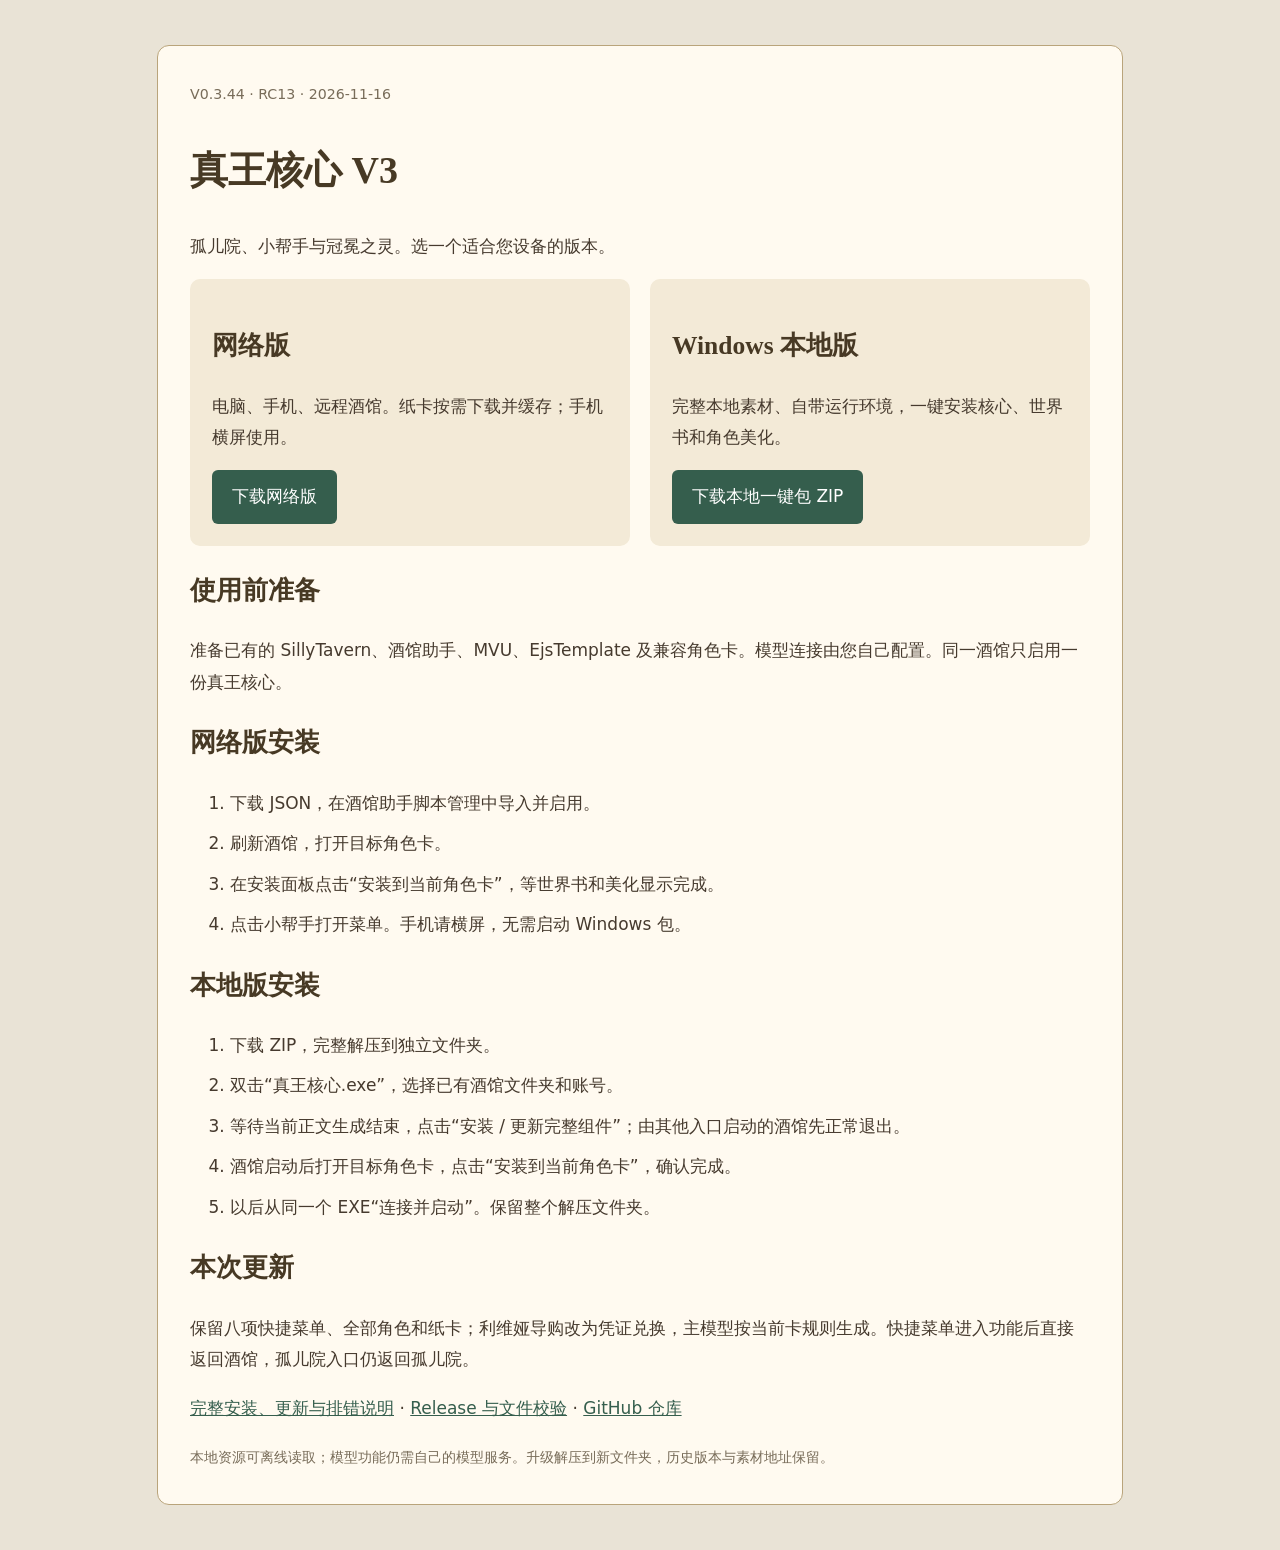
==== commit ff2e4bbb: "Publish True King V3 RC13 network build and Windows download instructions" ====
--- a/index.html
+++ b/index.html
@@ -1 +1 @@
-<!doctype html><html lang="zh-CN"><meta charset="utf-8"><meta name="viewport" content="width=device-width,initial-scale=1"><title>真王核心-纸剧场 V0.3.42</title><style>body{max-width:800px;margin:48px auto;padding:0 24px;color:#25483f;background:#fbf8ef;font:17px/1.8 system-ui}h1{margin-bottom:0}h2{margin-top:28px}pre{padding:18px;background:#e8e7dd;white-space:pre-wrap;overflow-wrap:anywhere;border-left:3px solid #8eae99}a{color:#2b7161}li{margin:8px 0}.version{color:#80633d}</style><h1>真王核心-纸剧场</h1><p class="version">V0.3.42 · 秘密补给账本修复与糖块互动</p><h2>本次更新</h2><ul><li>修复秘密补给账本读取与保存：从当前聊天与分支的原生变量核对 FP 和购买记录。</li><li>点击补给室的两位小帮手或番茄酱可获得 1 FP，角色拿糖飞走，稍后回来继续工作；连点不会重复入账。</li><li>保留 V0.3.40 的虚空武装独立触发、专属解放代价与永久破碎删除规则。</li><li>保留 V0.3.41 的灵之器实时灵魂值、每轮公式及任意检定替代规则。</li><li>沿用花名册、愿望、塔罗后台任务与通知、API 设置、仓库、虚空武装、唱片机及音乐。</li></ul><h2>下载</h2><p>已有网络加载版用户刷新酒馆可获取新版主脚本；原世界书、对白与虚空武装正则可沿用。新版沿用原脚本 ID，只保留一个核心版本启用。</p><ul><li><a href="%E7%9C%9F%E7%8E%8B%E6%A0%B8%E5%BF%83-%E7%BA%B8%E5%89%A7%E5%9C%BA-V0.3.42-%E7%BD%91%E7%BB%9C%E5%8A%A0%E8%BD%BD.json" download>真王核心-纸剧场-V0.3.42-网络加载.json</a></li><li><a href="%E7%9C%9F%E7%8E%8B%E6%A0%B8%E5%BF%83-%E7%BA%B8%E5%89%A7%E5%9C%BA-V0.3.42-%E8%BD%BB%E9%87%8F%E8%81%94%E7%BD%91%E7%89%88.json" download>真王核心-纸剧场-V0.3.42-轻量联网版.json</a></li><li><a href="%E5%8D%A1%E6%B4%9B%E7%90%B3-%E6%8F%90%E5%8F%96%E8%99%9A%E7%A9%BA%E5%85%A5%E5%8F%A3-V0.3.35.json" download>卡洛琳-提取虚空入口-V0.3.35.json</a></li><li><a href="%E5%8D%A1%E6%B4%9B%E7%90%B3-%E8%99%9A%E7%A9%BA%E6%AD%A6%E8%A3%85%E6%99%B6%E4%BD%93%E5%8D%A1%E9%9D%A2-V0.3.38-imgBB.json" download>卡洛琳-虚空武装晶体卡面-V0.3.38-imgBB.json</a></li><li><a href="%E7%9C%9F%E7%8E%8B%E6%A0%B8%E5%BF%83-v2-%E5%9B%BA%E5%AE%9A%E4%B8%96%E7%95%8C%E4%B9%A6.json" download>真王核心-v2-固定世界书.json</a></li><li><a href="%E7%9C%9F%E7%8E%8B%E6%A0%B8%E5%BF%83-%E5%A7%AC%E6%9C%88%E5%AF%B9%E7%99%BD%E7%BE%8E%E5%8C%96-%E4%B8%80%E9%94%AE%E5%AF%BC%E5%85%A5.json" download>真王核心-姬月对白美化-一键导入.json</a></li><li><a href="%E7%9C%9F%E7%8E%8B%E6%A0%B8%E5%BF%83-%E5%8D%A1%E6%B4%9B%E7%90%B3%E5%AF%B9%E7%99%BD%E7%BE%8E%E5%8C%96-%E4%B8%80%E9%94%AE%E5%AF%BC%E5%85%A5.json" download>真王核心-卡洛琳对白美化-一键导入.json</a></li><li><a href="%E7%9C%9F%E7%8E%8B%E6%A0%B8%E5%BF%83-%E5%8F%B6%E8%8E%B2%E5%A8%9C%E5%AF%B9%E7%99%BD%E7%BE%8E%E5%8C%96-%E4%B8%80%E9%94%AE%E5%AF%BC%E5%85%A5.json" download>真王核心-叶莲娜对白美化-一键导入.json</a></li><li><a href="%E7%9C%9F%E7%8E%8B%E6%A0%B8%E5%BF%83-%E8%89%BE%E7%90%B3%E4%B8%8E%E7%95%AA%E8%8C%84%E9%85%B1%E5%AF%B9%E7%99%BD%E7%BE%8E%E5%8C%96-%E4%B8%80%E9%94%AE%E5%AF%BC%E5%85%A5.json" download>真王核心-艾琳与番茄酱对白美化-一键导入.json</a></li><li><a href="%E7%9C%9F%E7%8E%8B%E6%A0%B8%E5%BF%83-%E5%85%8B%E9%87%8C%E6%96%AF%E8%92%82%E5%A8%9C%E5%AF%B9%E7%99%BD%E7%BE%8E%E5%8C%96-%E4%B8%80%E9%94%AE%E5%AF%BC%E5%85%A5.json" download>真王核心-克里斯蒂娜对白美化-一键导入.json</a></li></ul><h2>一行网络加载</h2><pre>import &#39;https://kulsetiid.github.io/true-king-roster/index.js&#39;;</pre><p>主脚本约 7.13 MB，图片按需加载。</p><p><a href="https://github.com/kulsetiid/true-king-roster">GitHub 仓库</a> · <a href="README.md">使用说明</a> · <a href="SHA256SUMS.txt">文件校验</a></p></html>+<!doctype html><html lang="zh-CN"><meta charset="utf-8"><meta name="viewport" content="width=device-width,initial-scale=1"><title>真王核心 V3 · 下载与安装</title><style>body{margin:0;background:#e9e3d6;color:#463a2e;font:17px/1.85 system-ui}main{max-width:900px;margin:45px auto;padding:32px;background:#fffaf0;border:1px solid #b9a47b;border-radius:12px}h1,h2{font-family:serif;color:#473924}h1{font-size:38px}a{color:#355e4d}.cards{display:grid;grid-template-columns:1fr 1fr;gap:20px}article{background:#f3ead7;padding:22px;border-radius:10px}.download{display:inline-block;background:#355e4d;color:white;text-decoration:none;padding:11px 20px;border-radius:6px}small{color:#786c59}li{margin:9px 0}@media(max-width:700px){main{margin:12px;padding:22px}.cards{grid-template-columns:1fr}}</style><main><small>V0.3.44 · RC13 · 2026-11-16</small><h1>真王核心 V3</h1><p>孤儿院、小帮手与冠冕之灵。选一个适合您设备的版本。</p><section class="cards"><article><h2>网络版</h2><p>电脑、手机、远程酒馆。纸卡按需下载并缓存；手机横屏使用。</p><a class="download" href="paper-home-v3/20261116-rc13-network/真王核心-RC13-网络版.json" download>下载网络版</a></article><article><h2>Windows 本地版</h2><p>完整本地素材、自带运行环境，一键安装核心、世界书和角色美化。</p><a class="download" href="https://github.com/kulsetiid/true-king-roster/releases/download/v3-rc13-20261116/TrueKing-V3-RC13-Windows-x64.zip">下载本地一键包 ZIP</a></article></section><h2>使用前准备</h2><p>准备已有的 SillyTavern、酒馆助手、MVU、EjsTemplate 及兼容角色卡。模型连接由您自己配置。同一酒馆只启用一份真王核心。</p><h2>网络版安装</h2><ol><li>下载 JSON，在酒馆助手脚本管理中导入并启用。</li><li>刷新酒馆，打开目标角色卡。</li><li>在安装面板点击“安装到当前角色卡”，等世界书和美化显示完成。</li><li>点击小帮手打开菜单。手机请横屏，无需启动 Windows 包。</li></ol><h2>本地版安装</h2><ol><li>下载 ZIP，完整解压到独立文件夹。</li><li>双击“真王核心.exe”，选择已有酒馆文件夹和账号。</li><li>等待当前正文生成结束，点击“安装 / 更新完整组件”；由其他入口启动的酒馆先正常退出。</li><li>酒馆启动后打开目标角色卡，点击“安装到当前角色卡”，确认完成。</li><li>以后从同一个 EXE“连接并启动”。保留整个解压文件夹。</li></ol><h2>本次更新</h2><p>保留八项快捷菜单、全部角色和纸卡；利维娅导购改为凭证兑换，主模型按当前卡规则生成。快捷菜单进入功能后直接返回酒馆，孤儿院入口仍返回孤儿院。</p><p><a href="https://github.com/kulsetiid/true-king-roster/blob/main/安装说明.md">完整安装、更新与排错说明</a> · <a href="https://github.com/kulsetiid/true-king-roster/releases/tag/v3-rc13-20261116">Release 与文件校验</a> · <a href="https://github.com/kulsetiid/true-king-roster">GitHub 仓库</a></p><small>本地资源可离线读取；模型功能仍需自己的模型服务。升级解压到新文件夹，历史版本与素材地址保留。</small></main></html>
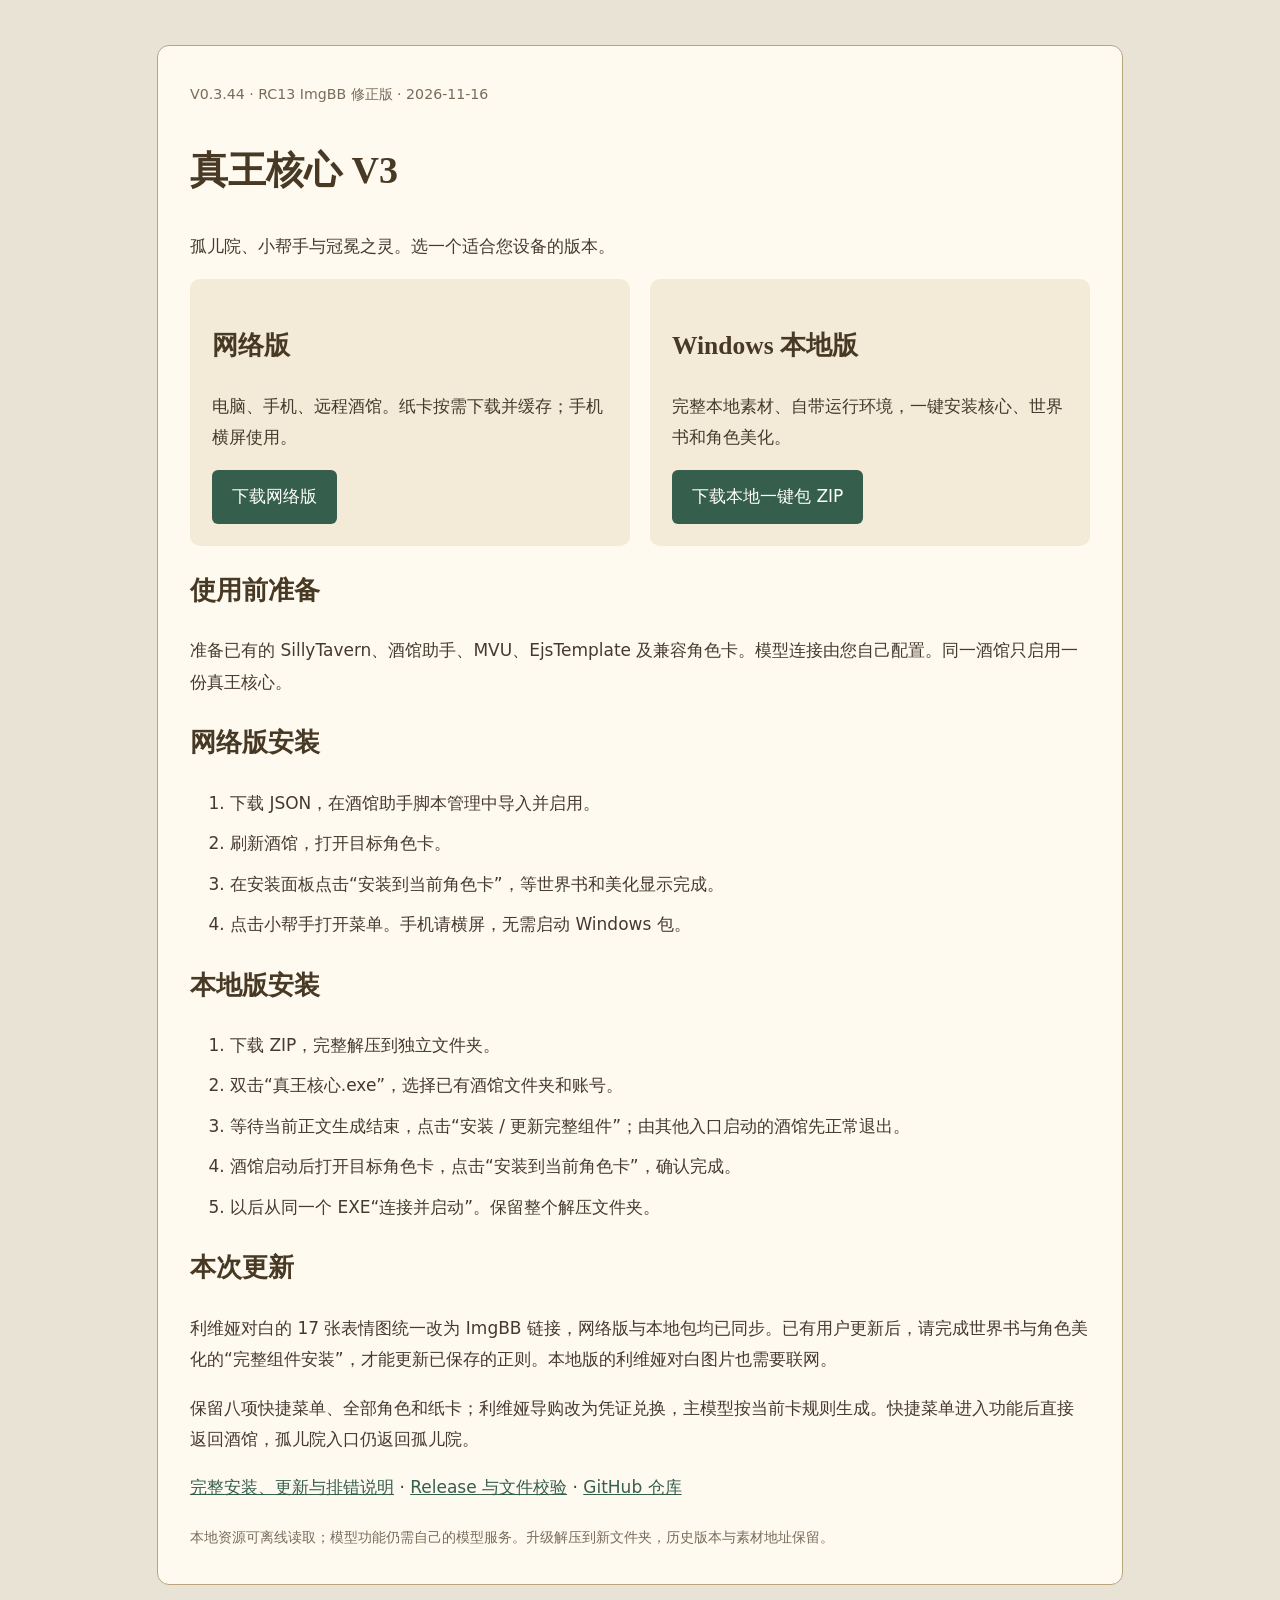
==== commit e0c96113: "Publish RC13 ImgBB dialogue update for network and Windows packages" ====
--- a/index.html
+++ b/index.html
@@ -1 +1 @@
-<!doctype html><html lang="zh-CN"><meta charset="utf-8"><meta name="viewport" content="width=device-width,initial-scale=1"><title>真王核心 V3 · 下载与安装</title><style>body{margin:0;background:#e9e3d6;color:#463a2e;font:17px/1.85 system-ui}main{max-width:900px;margin:45px auto;padding:32px;background:#fffaf0;border:1px solid #b9a47b;border-radius:12px}h1,h2{font-family:serif;color:#473924}h1{font-size:38px}a{color:#355e4d}.cards{display:grid;grid-template-columns:1fr 1fr;gap:20px}article{background:#f3ead7;padding:22px;border-radius:10px}.download{display:inline-block;background:#355e4d;color:white;text-decoration:none;padding:11px 20px;border-radius:6px}small{color:#786c59}li{margin:9px 0}@media(max-width:700px){main{margin:12px;padding:22px}.cards{grid-template-columns:1fr}}</style><main><small>V0.3.44 · RC13 · 2026-11-16</small><h1>真王核心 V3</h1><p>孤儿院、小帮手与冠冕之灵。选一个适合您设备的版本。</p><section class="cards"><article><h2>网络版</h2><p>电脑、手机、远程酒馆。纸卡按需下载并缓存；手机横屏使用。</p><a class="download" href="paper-home-v3/20261116-rc13-network/真王核心-RC13-网络版.json" download>下载网络版</a></article><article><h2>Windows 本地版</h2><p>完整本地素材、自带运行环境，一键安装核心、世界书和角色美化。</p><a class="download" href="https://github.com/kulsetiid/true-king-roster/releases/download/v3-rc13-20261116/TrueKing-V3-RC13-Windows-x64.zip">下载本地一键包 ZIP</a></article></section><h2>使用前准备</h2><p>准备已有的 SillyTavern、酒馆助手、MVU、EjsTemplate 及兼容角色卡。模型连接由您自己配置。同一酒馆只启用一份真王核心。</p><h2>网络版安装</h2><ol><li>下载 JSON，在酒馆助手脚本管理中导入并启用。</li><li>刷新酒馆，打开目标角色卡。</li><li>在安装面板点击“安装到当前角色卡”，等世界书和美化显示完成。</li><li>点击小帮手打开菜单。手机请横屏，无需启动 Windows 包。</li></ol><h2>本地版安装</h2><ol><li>下载 ZIP，完整解压到独立文件夹。</li><li>双击“真王核心.exe”，选择已有酒馆文件夹和账号。</li><li>等待当前正文生成结束，点击“安装 / 更新完整组件”；由其他入口启动的酒馆先正常退出。</li><li>酒馆启动后打开目标角色卡，点击“安装到当前角色卡”，确认完成。</li><li>以后从同一个 EXE“连接并启动”。保留整个解压文件夹。</li></ol><h2>本次更新</h2><p>保留八项快捷菜单、全部角色和纸卡；利维娅导购改为凭证兑换，主模型按当前卡规则生成。快捷菜单进入功能后直接返回酒馆，孤儿院入口仍返回孤儿院。</p><p><a href="https://github.com/kulsetiid/true-king-roster/blob/main/安装说明.md">完整安装、更新与排错说明</a> · <a href="https://github.com/kulsetiid/true-king-roster/releases/tag/v3-rc13-20261116">Release 与文件校验</a> · <a href="https://github.com/kulsetiid/true-king-roster">GitHub 仓库</a></p><small>本地资源可离线读取；模型功能仍需自己的模型服务。升级解压到新文件夹，历史版本与素材地址保留。</small></main></html>+<!doctype html><html lang="zh-CN"><meta charset="utf-8"><meta name="viewport" content="width=device-width,initial-scale=1"><title>真王核心 V3 · 下载与安装</title><style>body{margin:0;background:#e9e3d6;color:#463a2e;font:17px/1.85 system-ui}main{max-width:900px;margin:45px auto;padding:32px;background:#fffaf0;border:1px solid #b9a47b;border-radius:12px}h1,h2{font-family:serif;color:#473924}h1{font-size:38px}a{color:#355e4d}.cards{display:grid;grid-template-columns:1fr 1fr;gap:20px}article{background:#f3ead7;padding:22px;border-radius:10px}.download{display:inline-block;background:#355e4d;color:white;text-decoration:none;padding:11px 20px;border-radius:6px}small{color:#786c59}li{margin:9px 0}@media(max-width:700px){main{margin:12px;padding:22px}.cards{grid-template-columns:1fr}}</style><main><small>V0.3.44 · RC13 ImgBB 修正版 · 2026-11-16</small><h1>真王核心 V3</h1><p>孤儿院、小帮手与冠冕之灵。选一个适合您设备的版本。</p><section class="cards"><article><h2>网络版</h2><p>电脑、手机、远程酒馆。纸卡按需下载并缓存；手机横屏使用。</p><a class="download" href="paper-home-v3/20261116-rc13-imgbb-network/真王核心-RC13-网络版.json" download>下载网络版</a></article><article><h2>Windows 本地版</h2><p>完整本地素材、自带运行环境，一键安装核心、世界书和角色美化。</p><a class="download" href="https://github.com/kulsetiid/true-king-roster/releases/download/v3-rc13-imgbb-20261116/TrueKing-V3-RC13-ImgBB-Windows-x64.zip">下载本地一键包 ZIP</a></article></section><h2>使用前准备</h2><p>准备已有的 SillyTavern、酒馆助手、MVU、EjsTemplate 及兼容角色卡。模型连接由您自己配置。同一酒馆只启用一份真王核心。</p><h2>网络版安装</h2><ol><li>下载 JSON，在酒馆助手脚本管理中导入并启用。</li><li>刷新酒馆，打开目标角色卡。</li><li>在安装面板点击“安装到当前角色卡”，等世界书和美化显示完成。</li><li>点击小帮手打开菜单。手机请横屏，无需启动 Windows 包。</li></ol><h2>本地版安装</h2><ol><li>下载 ZIP，完整解压到独立文件夹。</li><li>双击“真王核心.exe”，选择已有酒馆文件夹和账号。</li><li>等待当前正文生成结束，点击“安装 / 更新完整组件”；由其他入口启动的酒馆先正常退出。</li><li>酒馆启动后打开目标角色卡，点击“安装到当前角色卡”，确认完成。</li><li>以后从同一个 EXE“连接并启动”。保留整个解压文件夹。</li></ol><h2>本次更新</h2><p>利维娅对白的 17 张表情图统一改为 ImgBB 链接，网络版与本地包均已同步。已有用户更新后，请完成世界书与角色美化的“完整组件安装”，才能更新已保存的正则。本地版的利维娅对白图片也需要联网。</p><p>保留八项快捷菜单、全部角色和纸卡；利维娅导购改为凭证兑换，主模型按当前卡规则生成。快捷菜单进入功能后直接返回酒馆，孤儿院入口仍返回孤儿院。</p><p><a href="https://github.com/kulsetiid/true-king-roster/blob/main/安装说明.md">完整安装、更新与排错说明</a> · <a href="https://github.com/kulsetiid/true-king-roster/releases/tag/v3-rc13-imgbb-20261116">Release 与文件校验</a> · <a href="https://github.com/kulsetiid/true-king-roster">GitHub 仓库</a></p><small>本地资源可离线读取；模型功能仍需自己的模型服务。升级解压到新文件夹，历史版本与素材地址保留。</small></main></html>
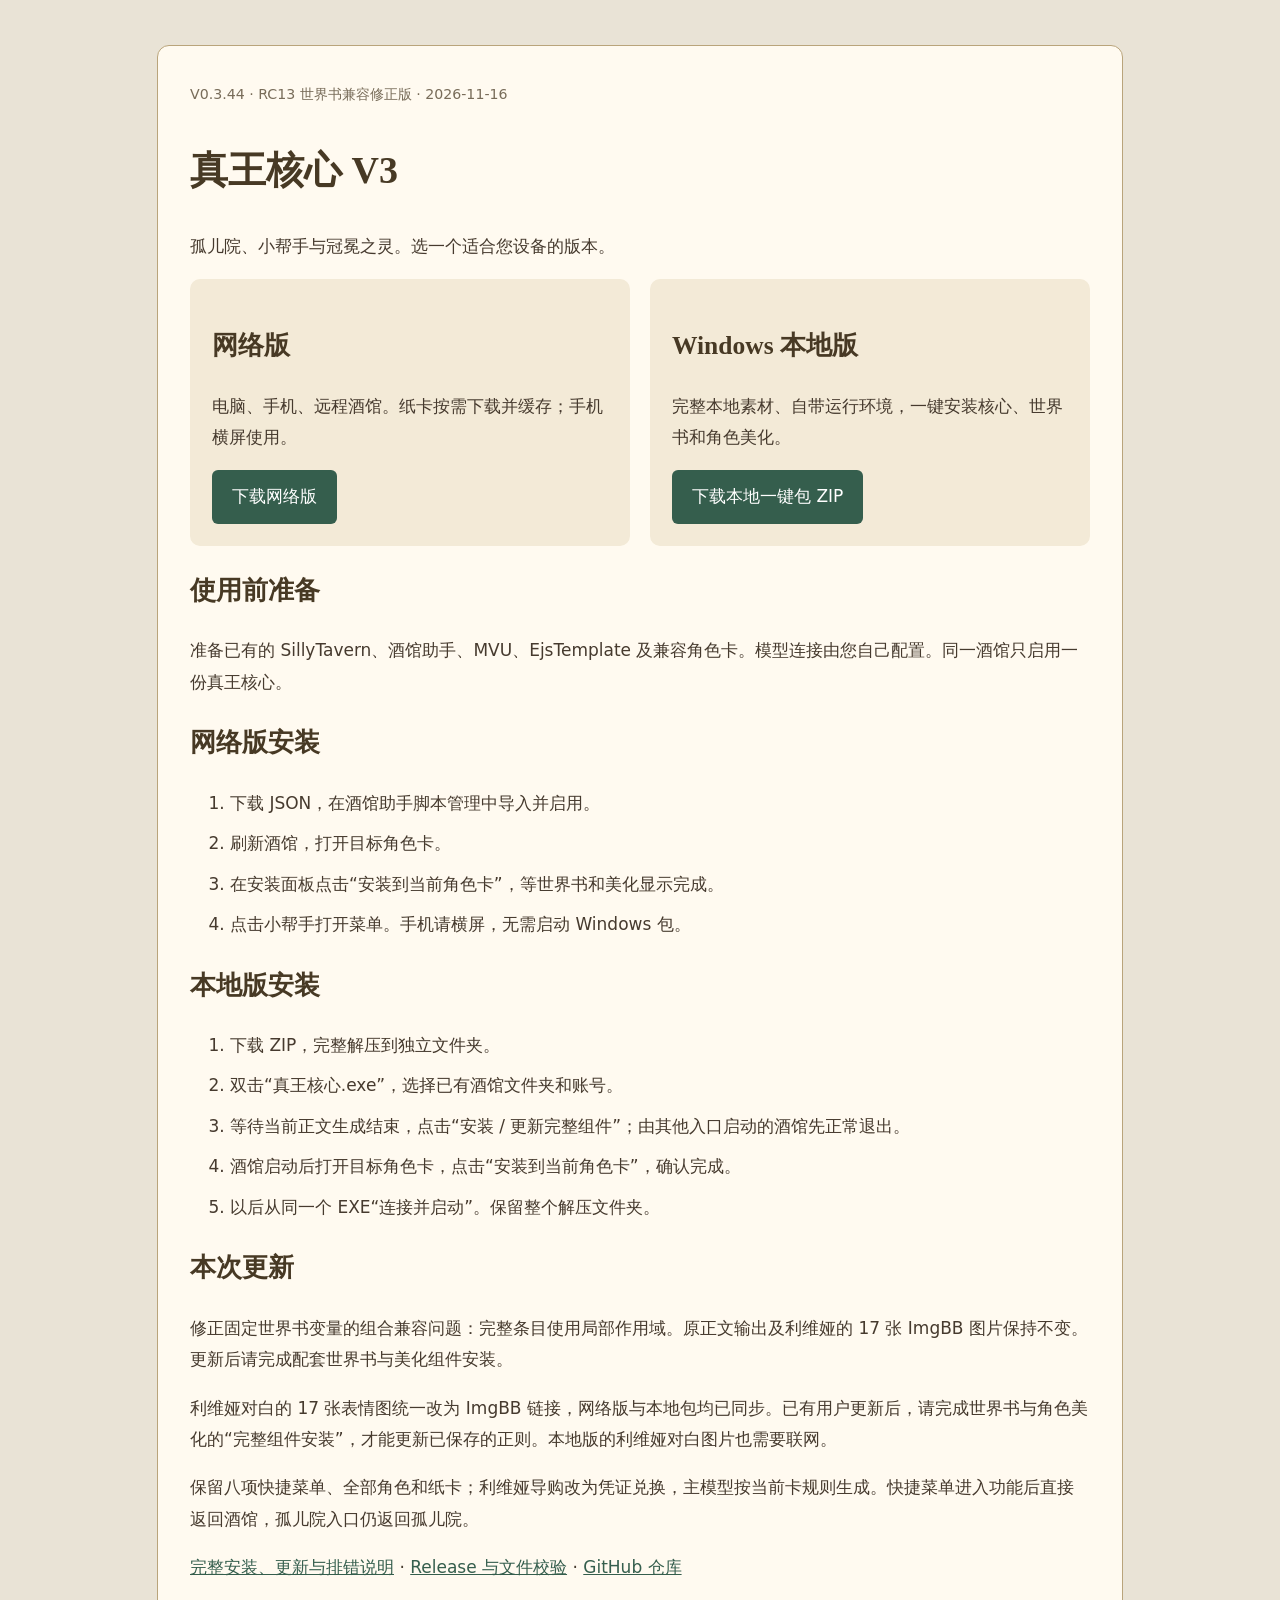
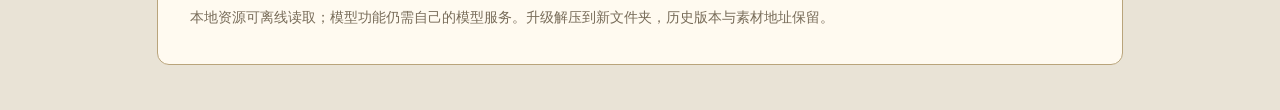
==== commit f8ccb66e: "Point downloads to RC13 worldbook scope fix" ====
--- a/index.html
+++ b/index.html
@@ -1 +1 @@
-<!doctype html><html lang="zh-CN"><meta charset="utf-8"><meta name="viewport" content="width=device-width,initial-scale=1"><title>真王核心 V3 · 下载与安装</title><style>body{margin:0;background:#e9e3d6;color:#463a2e;font:17px/1.85 system-ui}main{max-width:900px;margin:45px auto;padding:32px;background:#fffaf0;border:1px solid #b9a47b;border-radius:12px}h1,h2{font-family:serif;color:#473924}h1{font-size:38px}a{color:#355e4d}.cards{display:grid;grid-template-columns:1fr 1fr;gap:20px}article{background:#f3ead7;padding:22px;border-radius:10px}.download{display:inline-block;background:#355e4d;color:white;text-decoration:none;padding:11px 20px;border-radius:6px}small{color:#786c59}li{margin:9px 0}@media(max-width:700px){main{margin:12px;padding:22px}.cards{grid-template-columns:1fr}}</style><main><small>V0.3.44 · RC13 ImgBB 修正版 · 2026-11-16</small><h1>真王核心 V3</h1><p>孤儿院、小帮手与冠冕之灵。选一个适合您设备的版本。</p><section class="cards"><article><h2>网络版</h2><p>电脑、手机、远程酒馆。纸卡按需下载并缓存；手机横屏使用。</p><a class="download" href="paper-home-v3/20261116-rc13-imgbb-network/真王核心-RC13-网络版.json" download>下载网络版</a></article><article><h2>Windows 本地版</h2><p>完整本地素材、自带运行环境，一键安装核心、世界书和角色美化。</p><a class="download" href="https://github.com/kulsetiid/true-king-roster/releases/download/v3-rc13-imgbb-20261116/TrueKing-V3-RC13-ImgBB-Windows-x64.zip">下载本地一键包 ZIP</a></article></section><h2>使用前准备</h2><p>准备已有的 SillyTavern、酒馆助手、MVU、EjsTemplate 及兼容角色卡。模型连接由您自己配置。同一酒馆只启用一份真王核心。</p><h2>网络版安装</h2><ol><li>下载 JSON，在酒馆助手脚本管理中导入并启用。</li><li>刷新酒馆，打开目标角色卡。</li><li>在安装面板点击“安装到当前角色卡”，等世界书和美化显示完成。</li><li>点击小帮手打开菜单。手机请横屏，无需启动 Windows 包。</li></ol><h2>本地版安装</h2><ol><li>下载 ZIP，完整解压到独立文件夹。</li><li>双击“真王核心.exe”，选择已有酒馆文件夹和账号。</li><li>等待当前正文生成结束，点击“安装 / 更新完整组件”；由其他入口启动的酒馆先正常退出。</li><li>酒馆启动后打开目标角色卡，点击“安装到当前角色卡”，确认完成。</li><li>以后从同一个 EXE“连接并启动”。保留整个解压文件夹。</li></ol><h2>本次更新</h2><p>利维娅对白的 17 张表情图统一改为 ImgBB 链接，网络版与本地包均已同步。已有用户更新后，请完成世界书与角色美化的“完整组件安装”，才能更新已保存的正则。本地版的利维娅对白图片也需要联网。</p><p>保留八项快捷菜单、全部角色和纸卡；利维娅导购改为凭证兑换，主模型按当前卡规则生成。快捷菜单进入功能后直接返回酒馆，孤儿院入口仍返回孤儿院。</p><p><a href="https://github.com/kulsetiid/true-king-roster/blob/main/安装说明.md">完整安装、更新与排错说明</a> · <a href="https://github.com/kulsetiid/true-king-roster/releases/tag/v3-rc13-imgbb-20261116">Release 与文件校验</a> · <a href="https://github.com/kulsetiid/true-king-roster">GitHub 仓库</a></p><small>本地资源可离线读取；模型功能仍需自己的模型服务。升级解压到新文件夹，历史版本与素材地址保留。</small></main></html>+<!doctype html><html lang="zh-CN"><meta charset="utf-8"><meta name="viewport" content="width=device-width,initial-scale=1"><title>真王核心 V3 · 下载与安装</title><style>body{margin:0;background:#e9e3d6;color:#463a2e;font:17px/1.85 system-ui}main{max-width:900px;margin:45px auto;padding:32px;background:#fffaf0;border:1px solid #b9a47b;border-radius:12px}h1,h2{font-family:serif;color:#473924}h1{font-size:38px}a{color:#355e4d}.cards{display:grid;grid-template-columns:1fr 1fr;gap:20px}article{background:#f3ead7;padding:22px;border-radius:10px}.download{display:inline-block;background:#355e4d;color:white;text-decoration:none;padding:11px 20px;border-radius:6px}small{color:#786c59}li{margin:9px 0}@media(max-width:700px){main{margin:12px;padding:22px}.cards{grid-template-columns:1fr}}</style><main><small>V0.3.44 · RC13 世界书兼容修正版 · 2026-11-16</small><h1>真王核心 V3</h1><p>孤儿院、小帮手与冠冕之灵。选一个适合您设备的版本。</p><section class="cards"><article><h2>网络版</h2><p>电脑、手机、远程酒馆。纸卡按需下载并缓存；手机横屏使用。</p><a class="download" href="paper-home-v3/20261116-rc13-scopefix-network/真王核心-RC13-网络版.json" download>下载网络版</a></article><article><h2>Windows 本地版</h2><p>完整本地素材、自带运行环境，一键安装核心、世界书和角色美化。</p><a class="download" href="https://github.com/kulsetiid/true-king-roster/releases/download/v3-rc13-scopefix-20261116/TrueKing-V3-RC13-ScopeFix-Windows-x64.zip">下载本地一键包 ZIP</a></article></section><h2>使用前准备</h2><p>准备已有的 SillyTavern、酒馆助手、MVU、EjsTemplate 及兼容角色卡。模型连接由您自己配置。同一酒馆只启用一份真王核心。</p><h2>网络版安装</h2><ol><li>下载 JSON，在酒馆助手脚本管理中导入并启用。</li><li>刷新酒馆，打开目标角色卡。</li><li>在安装面板点击“安装到当前角色卡”，等世界书和美化显示完成。</li><li>点击小帮手打开菜单。手机请横屏，无需启动 Windows 包。</li></ol><h2>本地版安装</h2><ol><li>下载 ZIP，完整解压到独立文件夹。</li><li>双击“真王核心.exe”，选择已有酒馆文件夹和账号。</li><li>等待当前正文生成结束，点击“安装 / 更新完整组件”；由其他入口启动的酒馆先正常退出。</li><li>酒馆启动后打开目标角色卡，点击“安装到当前角色卡”，确认完成。</li><li>以后从同一个 EXE“连接并启动”。保留整个解压文件夹。</li></ol><h2>本次更新</h2><p>修正固定世界书变量的组合兼容问题：完整条目使用局部作用域。原正文输出及利维娅的 17 张 ImgBB 图片保持不变。更新后请完成配套世界书与美化组件安装。</p><p>利维娅对白的 17 张表情图统一改为 ImgBB 链接，网络版与本地包均已同步。已有用户更新后，请完成世界书与角色美化的“完整组件安装”，才能更新已保存的正则。本地版的利维娅对白图片也需要联网。</p><p>保留八项快捷菜单、全部角色和纸卡；利维娅导购改为凭证兑换，主模型按当前卡规则生成。快捷菜单进入功能后直接返回酒馆，孤儿院入口仍返回孤儿院。</p><p><a href="https://github.com/kulsetiid/true-king-roster/blob/main/安装说明.md">完整安装、更新与排错说明</a> · <a href="https://github.com/kulsetiid/true-king-roster/releases/tag/v3-rc13-scopefix-20261116">Release 与文件校验</a> · <a href="https://github.com/kulsetiid/true-king-roster">GitHub 仓库</a></p><small>本地资源可离线读取；模型功能仍需自己的模型服务。升级解压到新文件夹，历史版本与素材地址保留。</small></main></html>
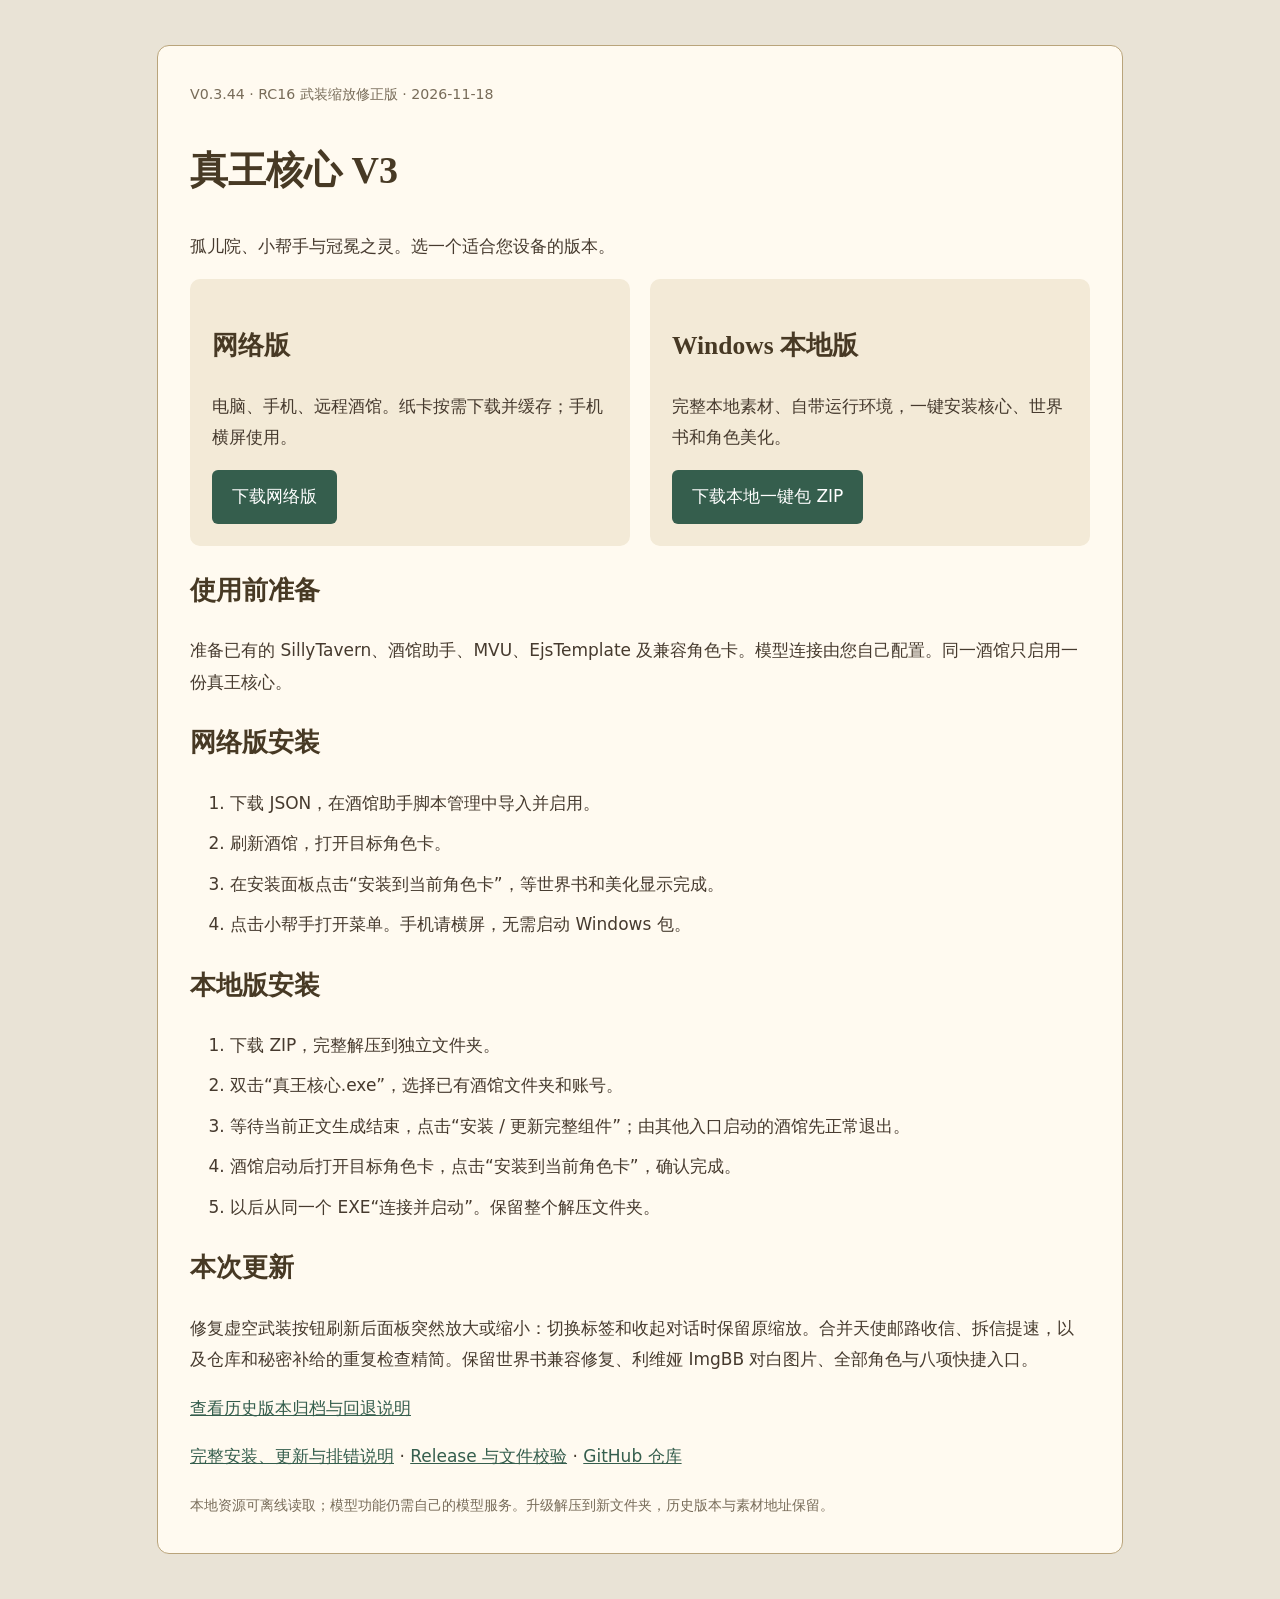
==== commit 794a9925: "Release RC16: preserve armament scale, speed up mail, archive previous releases" ====
--- a/index.html
+++ b/index.html
@@ -1 +1 @@
-<!doctype html><html lang="zh-CN"><meta charset="utf-8"><meta name="viewport" content="width=device-width,initial-scale=1"><title>真王核心 V3 · 下载与安装</title><style>body{margin:0;background:#e9e3d6;color:#463a2e;font:17px/1.85 system-ui}main{max-width:900px;margin:45px auto;padding:32px;background:#fffaf0;border:1px solid #b9a47b;border-radius:12px}h1,h2{font-family:serif;color:#473924}h1{font-size:38px}a{color:#355e4d}.cards{display:grid;grid-template-columns:1fr 1fr;gap:20px}article{background:#f3ead7;padding:22px;border-radius:10px}.download{display:inline-block;background:#355e4d;color:white;text-decoration:none;padding:11px 20px;border-radius:6px}small{color:#786c59}li{margin:9px 0}@media(max-width:700px){main{margin:12px;padding:22px}.cards{grid-template-columns:1fr}}</style><main><small>V0.3.44 · RC13 世界书兼容修正版 · 2026-11-16</small><h1>真王核心 V3</h1><p>孤儿院、小帮手与冠冕之灵。选一个适合您设备的版本。</p><section class="cards"><article><h2>网络版</h2><p>电脑、手机、远程酒馆。纸卡按需下载并缓存；手机横屏使用。</p><a class="download" href="paper-home-v3/20261116-rc13-scopefix-network/真王核心-RC13-网络版.json" download>下载网络版</a></article><article><h2>Windows 本地版</h2><p>完整本地素材、自带运行环境，一键安装核心、世界书和角色美化。</p><a class="download" href="https://github.com/kulsetiid/true-king-roster/releases/download/v3-rc13-scopefix-20261116/TrueKing-V3-RC13-ScopeFix-Windows-x64.zip">下载本地一键包 ZIP</a></article></section><h2>使用前准备</h2><p>准备已有的 SillyTavern、酒馆助手、MVU、EjsTemplate 及兼容角色卡。模型连接由您自己配置。同一酒馆只启用一份真王核心。</p><h2>网络版安装</h2><ol><li>下载 JSON，在酒馆助手脚本管理中导入并启用。</li><li>刷新酒馆，打开目标角色卡。</li><li>在安装面板点击“安装到当前角色卡”，等世界书和美化显示完成。</li><li>点击小帮手打开菜单。手机请横屏，无需启动 Windows 包。</li></ol><h2>本地版安装</h2><ol><li>下载 ZIP，完整解压到独立文件夹。</li><li>双击“真王核心.exe”，选择已有酒馆文件夹和账号。</li><li>等待当前正文生成结束，点击“安装 / 更新完整组件”；由其他入口启动的酒馆先正常退出。</li><li>酒馆启动后打开目标角色卡，点击“安装到当前角色卡”，确认完成。</li><li>以后从同一个 EXE“连接并启动”。保留整个解压文件夹。</li></ol><h2>本次更新</h2><p>修正固定世界书变量的组合兼容问题：完整条目使用局部作用域。原正文输出及利维娅的 17 张 ImgBB 图片保持不变。更新后请完成配套世界书与美化组件安装。</p><p>利维娅对白的 17 张表情图统一改为 ImgBB 链接，网络版与本地包均已同步。已有用户更新后，请完成世界书与角色美化的“完整组件安装”，才能更新已保存的正则。本地版的利维娅对白图片也需要联网。</p><p>保留八项快捷菜单、全部角色和纸卡；利维娅导购改为凭证兑换，主模型按当前卡规则生成。快捷菜单进入功能后直接返回酒馆，孤儿院入口仍返回孤儿院。</p><p><a href="https://github.com/kulsetiid/true-king-roster/blob/main/安装说明.md">完整安装、更新与排错说明</a> · <a href="https://github.com/kulsetiid/true-king-roster/releases/tag/v3-rc13-scopefix-20261116">Release 与文件校验</a> · <a href="https://github.com/kulsetiid/true-king-roster">GitHub 仓库</a></p><small>本地资源可离线读取；模型功能仍需自己的模型服务。升级解压到新文件夹，历史版本与素材地址保留。</small></main></html>+<!doctype html><html lang="zh-CN"><meta charset="utf-8"><meta name="viewport" content="width=device-width,initial-scale=1"><title>真王核心 V3 · 下载与安装</title><style>body{margin:0;background:#e9e3d6;color:#463a2e;font:17px/1.85 system-ui}main{max-width:900px;margin:45px auto;padding:32px;background:#fffaf0;border:1px solid #b9a47b;border-radius:12px}h1,h2{font-family:serif;color:#473924}h1{font-size:38px}a{color:#355e4d}.cards{display:grid;grid-template-columns:1fr 1fr;gap:20px}article{background:#f3ead7;padding:22px;border-radius:10px}.download{display:inline-block;background:#355e4d;color:white;text-decoration:none;padding:11px 20px;border-radius:6px}small{color:#786c59}li{margin:9px 0}@media(max-width:700px){main{margin:12px;padding:22px}.cards{grid-template-columns:1fr}}</style><main><small>V0.3.44 · RC16 武装缩放修正版 · 2026-11-18</small><h1>真王核心 V3</h1><p>孤儿院、小帮手与冠冕之灵。选一个适合您设备的版本。</p><section class="cards"><article><h2>网络版</h2><p>电脑、手机、远程酒馆。纸卡按需下载并缓存；手机横屏使用。</p><a class="download" href="paper-home-v3/20261118-rc16-scalefix-network/真王核心-RC16-网络版.json" download>下载网络版</a></article><article><h2>Windows 本地版</h2><p>完整本地素材、自带运行环境，一键安装核心、世界书和角色美化。</p><a class="download" href="https://github.com/kulsetiid/true-king-roster/releases/download/v3-rc16-scalefix-20261118/TrueKing-V3-RC16-ScaleFix-Windows-x64.zip">下载本地一键包 ZIP</a></article></section><h2>使用前准备</h2><p>准备已有的 SillyTavern、酒馆助手、MVU、EjsTemplate 及兼容角色卡。模型连接由您自己配置。同一酒馆只启用一份真王核心。</p><h2>网络版安装</h2><ol><li>下载 JSON，在酒馆助手脚本管理中导入并启用。</li><li>刷新酒馆，打开目标角色卡。</li><li>在安装面板点击“安装到当前角色卡”，等世界书和美化显示完成。</li><li>点击小帮手打开菜单。手机请横屏，无需启动 Windows 包。</li></ol><h2>本地版安装</h2><ol><li>下载 ZIP，完整解压到独立文件夹。</li><li>双击“真王核心.exe”，选择已有酒馆文件夹和账号。</li><li>等待当前正文生成结束，点击“安装 / 更新完整组件”；由其他入口启动的酒馆先正常退出。</li><li>酒馆启动后打开目标角色卡，点击“安装到当前角色卡”，确认完成。</li><li>以后从同一个 EXE“连接并启动”。保留整个解压文件夹。</li></ol><h2>本次更新</h2><p>修复虚空武装按钮刷新后面板突然放大或缩小：切换标签和收起对话时保留原缩放。合并天使邮路收信、拆信提速，以及仓库和秘密补给的重复检查精简。保留世界书兼容修复、利维娅 ImgBB 对白图片、全部角色与八项快捷入口。</p><p><a href="历史版本.html">查看历史版本归档与回退说明</a></p><p><a href="https://github.com/kulsetiid/true-king-roster/blob/main/安装说明.md">完整安装、更新与排错说明</a> · <a href="https://github.com/kulsetiid/true-king-roster/releases/tag/v3-rc16-scalefix-20261118">Release 与文件校验</a> · <a href="https://github.com/kulsetiid/true-king-roster">GitHub 仓库</a></p><small>本地资源可离线读取；模型功能仍需自己的模型服务。升级解压到新文件夹，历史版本与素材地址保留。</small></main></html>
